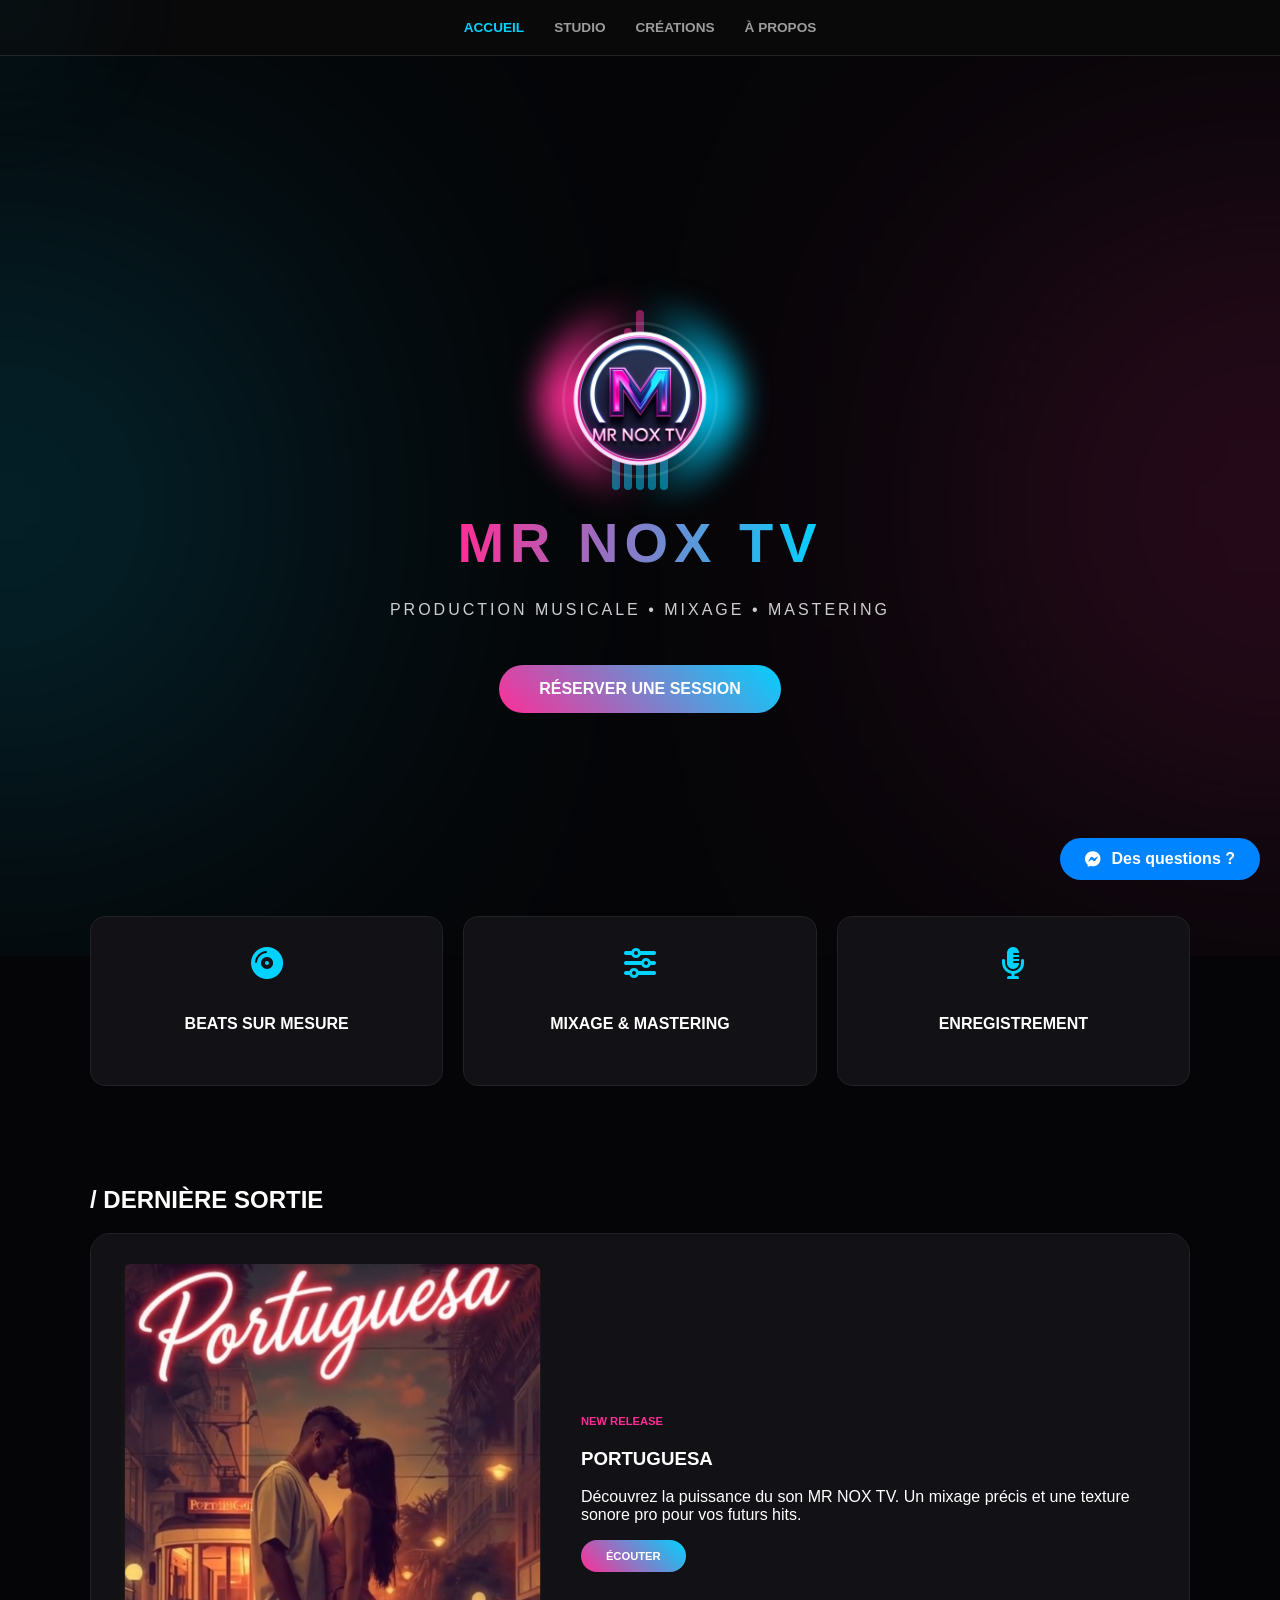
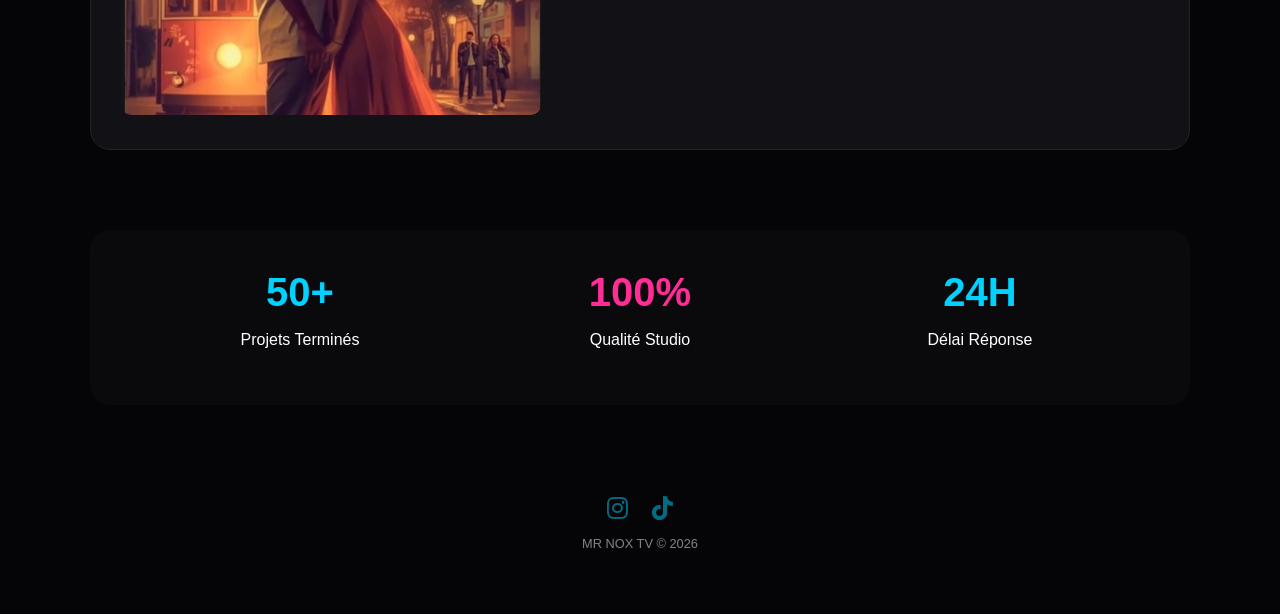
==== index.html @ 3b28a65b "Add files via upload Mise en ligne du site" ====
<!DOCTYPE html>
<html lang="fr">
<head>
    <meta charset="UTF-8">
    <meta name="viewport" content="width=device-width, initial-scale=1.0">
    <title>MR NOX TV | Studio de Production</title>
    <link rel="stylesheet" href="style.css">
    <link rel="stylesheet" href="https://cdnjs.cloudflare.com/ajax/libs/font-awesome/6.0.0/css/all.min.css">
</head>
<body>
    <div id="cursor-glow"></div>
    
    <nav>
        <a href="index.html" class="active">ACCUEIL</a>
        <a href="studio.html">STUDIO</a>
        <a href="creations.html">CRÉATIONS</a>
        <a href="apropos.html">À PROPOS</a>
    </nav>

    <header class="hero">
        <div class="logo-wrapper">
            <div class="logo-glow"></div>
            <div class="equalizer">
                <span class="bar"></span>
                <span class="bar"></span>
                <span class="bar"></span>
                <span class="bar"></span>
                <span class="bar"></span>
            </div>
            <img src="logo.png" alt="Logo" class="logo-main">
        </div>

        <h1>MR NOX TV</h1>
        <p class="hero-subtitle">PRODUCTION MUSICALE • MIXAGE • MASTERING</p>
        
        <div style="margin-top: 30px;">
            <a href="studio.html" class="btn-main">Réserver une session</a>
        </div>
    </header>

    <div class="container">
        <div class="services-grid">
            <div class="order-box">
                <i class="fas fa-compact-disc"></i>
                <h4>BEATS SUR MESURE</h4>
            </div>
            <div class="order-box">
                <i class="fas fa-sliders-h"></i>
                <h4>MIXAGE & MASTERING</h4>
            </div>
            <div class="order-box">
                <i class="fas fa-microphone-alt"></i>
                <h4>ENREGISTREMENT</h4>
            </div>
        </div>

        <div style="margin-top: 100px;">
            <h2 class="section-title"><span>/</span> DERNIÈRE SORTIE</h2>
            <div class="about-section">
                <div class="about-image">
                    <img src="portu.png" alt="Dernière sortie" style="width: 100%; border-radius: 10px;">
                </div>
                <div class="about-text">
                    <span class="badge">New Release</span>
                    <h3>PORTUGUESA</h3>
                    <p>Découvrez la puissance du son MR NOX TV. Un mixage précis et une texture sonore pro pour vos futurs hits.</p>
                    <a href="creations.html" class="btn-main" style="padding: 10px 25px; font-size: 0.7rem;">ÉCOUTER</a>
                </div>
            </div>
        </div>

        <div class="stats-container">
            <div class="stat-item">
                <div class="stat-number">50+</div>
                <p>Projets Terminés</p>
            </div>
            <div class="stat-item">
                <div class="stat-number">100%</div>
                <p>Qualité Studio</p>
            </div>
            <div class="stat-item">
                <div class="stat-number">24H</div>
                <p>Délai Réponse</p>
            </div>
        </div>
    </div>

    <footer>
        <div class="social-links">
            <a href="https://instagram.com/mrnox_tv" target="_blank"><i class="fab fa-instagram"></i></a>
            <a href="https://tiktok.com/@mrnox_tv" target="_blank"><i class="fab fa-tiktok"></i></a>
        </div>
        <p>MR NOX TV &copy; 2026</p>
    </footer>

    <a href="https://m.me/mrnox_tv" class="messenger-sticky" target="_blank">
        <i class="fab fa-facebook-messenger"></i>
        <span>Des questions ?</span>
    </a>

    <script src="script.js"></script>
</body>
</html>
---- style.css ----
/* --- VARIABLES --- */
:root {
    --pink: #ff2d95;
    --blue: #00d2ff;
    --bg: #050507;
    --card: #111116;
    --text: #ffffff;
}

/* --- BASE --- */
body {
    margin: 0;
    background-color: var(--bg);
    color: var(--text);
    font-family: 'Inter', sans-serif;
    overflow-x: hidden;
}

/* --- NAVIGATION --- */
nav {
    background: rgba(10, 10, 12, 0.9);
    padding: 20px;
    position: sticky;
    top: 0;
    display: flex;
    justify-content: center;
    gap: 30px;
    z-index: 1000;
    backdrop-filter: blur(15px);
    border-bottom: 1px solid #222;
}

nav a { color: white; text-decoration: none; font-size: 0.85rem; font-weight: bold; opacity: 0.6; transition: 0.3s; }
nav a:hover, nav a.active { opacity: 1; color: var(--blue); }

/* --- HERO SECTION & LUMIÈRES LATÉRALES --- */
.hero {
    height: 100vh;
    display: flex;
    flex-direction: column;
    justify-content: center;
    align-items: center;
    position: relative;
    overflow: hidden;
    text-align: center;
}

/* Lumière d'ambiance Bleue (Gauche) */
.hero::before {
    content: ''; position: absolute; width: 600px; height: 600px;
    background: var(--blue); filter: blur(150px);
    top: 50%; left: -300px; transform: translateY(-50%);
    opacity: 0.15; z-index: 0;
}

/* Lumière d'ambiance Rose (Droite) */
.hero::after {
    content: ''; position: absolute; width: 600px; height: 600px;
    background: var(--pink); filter: blur(150px);
    top: 50%; right: -300px; transform: translateY(-50%);
    opacity: 0.15; z-index: 0;
}

/* --- LOGO WRAPPER (HALO TOURNANT) --- */
.logo-wrapper {
    position: relative;
    width: 200px; height: 200px;
    display: flex; justify-content: center; align-items: center;
    z-index: 2;
}

.logo-glow {
    position: absolute; width: 100%; height: 100%;
    border-radius: 50%;
    background: conic-gradient(from 0deg, transparent 0%, var(--blue) 25%, transparent 50%, var(--pink) 75%, transparent 100%);
    animation: rotateGlow 4s linear infinite;
    filter: blur(15px);
}

@keyframes rotateGlow { from { transform: rotate(0deg); } to { transform: rotate(360deg); } }

.logo-main {
    width: 150px; height: 150px; border-radius: 50%;
    position: relative; z-index: 3; border: 3px solid rgba(255,255,255,0.1);
}

/* --- EQUALIZER --- */
.equalizer {
    position: absolute; display: flex; align-items: flex-end; gap: 4px; height: 180px; z-index: 1; opacity: 0.5;
}
.bar { width: 8px; background: linear-gradient(to top, var(--blue), var(--pink)); border-radius: 10px; animation: bounce 0.6s ease-in-out infinite alternate; }
.bar:nth-child(1) { height: 60%; animation-delay: 0.1s; }
.bar:nth-child(2) { height: 90%; animation-delay: 0.3s; }
.bar:nth-child(3) { height: 100%; animation-delay: 0.2s; }
.bar:nth-child(4) { height: 75%; animation-delay: 0.4s; }
.bar:nth-child(5) { height: 85%; animation-delay: 0.2s; }
@keyframes bounce { 0% { transform: scaleY(0.4); } 100% { transform: scaleY(1); } }

/* --- TYPO & BOUTONS --- */
h1 { font-size: 3.5rem; letter-spacing: 6px; background: linear-gradient(to right, var(--pink), var(--blue)); -webkit-background-clip: text; -webkit-text-fill-color: transparent; text-transform: uppercase; margin: 10px 0; position: relative; z-index: 2; }
.hero-subtitle { letter-spacing: 3px; font-weight: 300; opacity: 0.8; position: relative; z-index: 2; }

.btn-main {
    padding: 15px 40px; background: linear-gradient(45deg, var(--pink), var(--blue));
    color: white; text-decoration: none; font-weight: bold; border-radius: 50px;
    transition: 0.3s; text-transform: uppercase; display: inline-block;
}
.btn-main:hover { transform: scale(1.05); box-shadow: 0 0 20px rgba(0, 210, 255, 0.4); }

/* --- GRILLES & SECTIONS --- */
.container { max-width: 1100px; margin: auto; padding: 40px 20px; }

.services-grid { display: grid; grid-template-columns: repeat(auto-fit, minmax(250px, 1fr)); gap: 20px; margin-top: -80px; position: relative; z-index: 10; }
.order-box { background: var(--card); padding: 30px; border-radius: 15px; border: 1px solid #222; text-align: center; transition: 0.3s; }
.order-box i { font-size: 2rem; color: var(--blue); margin-bottom: 15px; transition: 0.3s; }
.order-box:hover { border-color: var(--blue); }
.order-box:hover i { transform: scale(1.2); filter: drop-shadow(0 0 10px var(--blue)); }

.about-section { display: flex; align-items: center; gap: 40px; background: var(--card); padding: 30px; border-radius: 20px; border: 1px solid #222; }
.badge { color: var(--pink); font-size: 0.7rem; font-weight: bold; text-transform: uppercase; }

.stats-container { display: grid; grid-template-columns: repeat(3, 1fr); text-align: center; margin-top: 80px; background: rgba(255,255,255,0.02); padding: 40px; border-radius: 20px; }
.stat-number { font-size: 2.5rem; font-weight: bold; color: var(--blue); }

/* --- FÉE CLOCHETTE & CURSEUR --- */
#cursor-glow { position: fixed; width: 300px; height: 300px; background: radial-gradient(circle, rgba(0, 210, 255, 0.05) 0%, transparent 70%); pointer-events: none; z-index: 9999; transform: translate(-50%, -50%); filter: blur(40px); }
.sparkle { position: fixed; pointer-events: none; border-radius: 50%; z-index: 10000; }

.messenger-sticky { position: fixed; bottom: 20px; right: 20px; background: #0084FF; color: white; padding: 12px 25px; border-radius: 50px; text-decoration: none; font-weight: bold; display: flex; align-items: center; gap: 10px; z-index: 10001; }

footer { text-align: center; padding: 50px; opacity: 0.5; font-size: 0.8rem; }
.social-links a { color: var(--blue); font-size: 1.5rem; margin: 0 10px; }

@media (max-width: 768px) {
    .about-section { flex-direction: column; text-align: center; }
    .stats-container { grid-template-columns: 1fr; gap: 30px; }
    h1 { font-size: 2.2rem; }
}

/* --- PAGE À PROPOS --- */
.about-grid {
    display: flex;
    align-items: center;
    gap: 60px;
    margin-top: 40px;
}

.about-image-container {
    position: relative;
    flex: 1;
}

.profile-img {
    width: 100%;
    border-radius: 20px;
    border: 1px solid rgba(255, 255, 255, 0.1);
    position: relative;
    z-index: 2;
    filter: contrast(1.1);
}

.image-glow-bg {
    position: absolute;
    top: 50%; left: 50%;
    transform: translate(-50%, -50%);
    width: 120%; height: 120%;
    background: radial-gradient(circle, rgba(255, 45, 149, 0.2) 0%, transparent 70%);
    z-index: 1;
    filter: blur(40px);
}

.about-text-content {
    flex: 1.5;
}

.about-text-content h3 {
    font-size: 2rem;
    color: var(--blue);
    margin-bottom: 20px;
}

.about-text-content p {
    line-height: 1.8;
    color: #ccc;
    margin-bottom: 15px;
    font-size: 1.05rem;
}

.signature {
    font-family: 'Brush Script MT', cursive;
    font-size: 2.5rem;
    color: var(--pink);
    margin-top: 30px;
    transform: rotate(-5deg);
}

.services-mini-grid {
    display: grid;
    grid-template-columns: 1fr 1fr;
    gap: 30px;
}

/* Responsivité */
@media (max-width: 768px) {
    .about-grid { flex-direction: column; text-align: center; }
    .services-mini-grid { grid-template-columns: 1fr; }
}

C'est noté. Pour que le design de ton Studio soit vraiment impressionnant tout en restant cohérent avec ce fichier CSS, on va utiliser des champs avec icônes, un système de grille propre et des bordures qui s'allument au clic.

Voici le bloc de code à ajouter à la fin de ton fichier CSS pour transformer la section Studio :

CSS
/* ==========================================================
   DESIGN STUDIO PREMIUM (FORMULAIRE)
   ========================================================== */

/* Conteneur principal du formulaire */
.order-box-premium {
    background: var(--card);
    padding: 40px;
    border-radius: 10px;
    border: 1px solid rgba(255, 255, 255, 0.05);
    box-shadow: 0 20px 50px rgba(0,0,0,0.5);
    position: relative;
    max-width: 800px;
    margin: 0 auto;
}

/* Barre de lueur bleue décorative en haut */
.order-box-premium::before {
    content: ''; 
    position: absolute; top: 0; left: 0; width: 100%; height: 2px;
    background: linear-gradient(90deg, transparent, var(--blue), transparent);
}

/* Grille pour aligner 2 par 2 */
.form-main-grid {
    display: grid;
    grid-template-columns: 1fr 1fr;
    gap: 20px;
}

/* Style des groupes d'entrée avec icônes */
.input-wrapper {
    display: flex;
    align-items: center;
    background: rgba(0,0,0,0.3);
    border: 1px solid #222;
    border-radius: 5px;
    transition: 0.3s;
}

.input-wrapper i { 
    padding: 0 15px; 
    color: var(--blue); 
    font-size: 0.9rem; 
    opacity: 0.7;
}

.input-wrapper input, 
.input-wrapper select, 
.input-wrapper textarea {
    background: transparent;
    border: none;
    color: white;
    padding: 15px 5px;
    width: 100%;
    font-family: inherit;
    outline: none;
}

/* Le champ Message et le Bouton prennent toute la largeur */
.full-width { grid-column: span 2; }

/* Effet d'illumination au clic (Focus) */
.input-wrapper:focus-within {
    border-color: var(--blue);
    box-shadow: 0 0 15px rgba(0, 210, 255, 0.15);
    background: rgba(0, 210, 255, 0.02);
}

/* Bouton Spécial Studio Neon */
.btn-studio-neon {
    width: 100%;
    margin-top: 30px;
    padding: 20px;
    background: transparent;
    border: 1px solid var(--pink);
    color: white;
    font-weight: bold;
    letter-spacing: 3px;
    cursor: pointer;
    transition: 0.4s;
    display: flex;
    justify-content: center;
    align-items: center;
    gap: 15px;
    text-transform: uppercase;
}

.btn-studio-neon:hover {
    background: var(--pink);
    color: white;
    box-shadow: 0 0 30px rgba(255, 45, 149, 0.5);
    transform: translateY(-2px);
}

/* Barre de confidentialité discrète */
.privacy-bar {
    margin-top: 30px;
    display: flex;
    align-items: center;
    gap: 10px;
    justify-content: center;
    font-size: 0.7rem;
    color: #444;
    border-top: 1px solid #1a1a1a;
    padding-top: 20px;
}

/* Mobile : on repasse sur une seule colonne */
@media (max-width: 768px) {
    .form-main-grid { grid-template-columns: 1fr; }
    .full-width { grid-column: span 1; }
    .order-box-premium { padding: 25px; }
}

/* Ajustement pour les groupes de deux champs */
.form-group {
    display: flex;
    flex-direction: column;
    gap: 20px;
}

/* On s'assure que les icônes et inputs sont bien alignés horizontalement */
.input-wrapper {
    display: flex;
    align-items: center;
    background: rgba(0,0,0,0.3);
    border: 1px solid #222;
    border-radius: 4px;
}

/* Espacement du bouton Messenger pour ne pas cacher le footer sur mobile */
@media (max-width: 768px) {
    .messenger-sticky {
        bottom: 10px;
        right: 10px;
        font-size: 0.7rem;
        padding: 10px 15px;
    }
}

/* Tous les chiffres en bleu par défaut */
.stats-container div .stat-number {
    color: var(--blue);
}

/* Uniquement le 2ème (celui du milieu) en rose */
.stats-container div:nth-child(2) .stat-number {
    color: var(--pink);
}

/* Change uniquement l'icône calendrier en noir */
.input-wrapper i.fa-calendar-day {
    color: #000000 !important;
    filter: none !important; /* Enlève la lueur bleue pour qu'il soit bien net */
    opacity: 1 !important;
}

/* Optionnel : changer aussi la couleur du texte de la date quand on choisit */
input[type="date"] {
    color-scheme: dark; /* Garde le sélecteur de date lisible sur fond noir */
}

/* --- FIX CONTRASTE SELECTION (ANTI BLANC SUR BLANC) --- */

/* Force le calendrier et le menu déroulant en mode sombre */
input[type="date"], 
select {
    color-scheme: dark; /* Indique au navigateur d'utiliser son thème sombre natif */
    background-color: #000000 !important; /* Gris très foncé pour le fond */
    color: white !important; /* Texte bien blanc */
}

/* Style spécifique pour les options du menu déroulant (Service) */
select option {
    background-color: #111116; /* Couleur de tes cartes */
    color: white;
}

/* Change la couleur du texte quand on tape ou sélectionne */
.input-wrapper input:focus, 
.input-wrapper select:focus, 
.input-wrapper textarea:focus {
    color: var(--blue) !important; /* Le texte devient bleu quand on écrit */
}

/* Style du bouton "Laisser un retour" */
.btn-avis {
    padding: 10px 20px;
    border: 1px solid var(--blue);
    color: var(--blue);
    text-decoration: none;
    font-size: 0.75rem;
    font-weight: bold;
    letter-spacing: 2px;
    transition: 0.3s;
    text-transform: uppercase;
}

.btn-avis:hover {
    background: var(--blue);
    color: #000;
    box-shadow: 0 0 15px rgba(0, 210, 255, 0.4);
}

.senja-container {
    background: rgba(255, 255, 255, 0.02);
    padding: 20px;
    border-radius: 10px;
}

/* Responsive mobile pour le header des avis */
@media (max-width: 768px) {
    #avis div[style*="flex-end"] {
        flex-direction: column;
        align-items: center !important;
        gap: 20px;
        text-align: center;
    }
}

/* Style du bouton de redirection Avis */
.btn-redirection-avis {
    padding: 10px 20px;
    border: 1px solid var(--blue);
    color: var(--blue);
    text-decoration: none;
    font-size: 0.75rem;
    font-weight: bold;
    letter-spacing: 2px;
    transition: 0.3s ease;
    text-transform: uppercase;
    display: inline-flex;
    align-items: center;
    gap: 10px;
}

.btn-redirection-avis:hover {
    background: var(--blue);
    color: #000; /* Texte noir quand on survole pour plus de lisibilité */
    box-shadow: 0 0 20px rgba(0, 210, 255, 0.5);
    transform: translateY(-2px);
}

/* Ajustement pour mobile */
@media (max-width: 768px) {
    #avis div[style*="display: flex"] {
        justify-content: center !important;
        text-align: center;
    }
}

/* --- FINITION STUDIO MR NOX --- */

/* 1. Couleurs de saisie (BLEU) */
.input-wrapper i {
    color: var(--blue) !important;
    filter: drop-shadow(0 0 5px rgba(0, 210, 255, 0.4));
}

.input-wrapper:focus-within {
    border-color: var(--blue) !important;
    background: rgba(0, 210, 255, 0.02) !important;
}

/* 2. Icône Calendrier Spécifique (NOIR) */
.input-wrapper i.fa-calendar-day {
    color: #000000 !important;
    filter: none !important;
}

/* 3. Bouton d'action (ROSE) */
.btn-studio-neon {
    border: 2px solid var(--pink) !important;
    color: white !important;
    background: transparent !important;
}

.btn-studio-neon:hover {
    background: var(--pink) !important;
    box-shadow: 0 0 30px rgba(255, 45, 149, 0.6) !important;
}

/* 4. Fix contraste Selection (Anti blanc sur blanc) */
input[type="date"], select, select option {
    color-scheme: dark;
    background-color: #000000 !important;
    color: white !important;
}

/* 5. Texte de sécurité */
.privacy-bar {
    opacity: 0.6;
    font-size: 0.65rem;
    letter-spacing: 1px;
    text-transform: uppercase;
    color: #888;
}
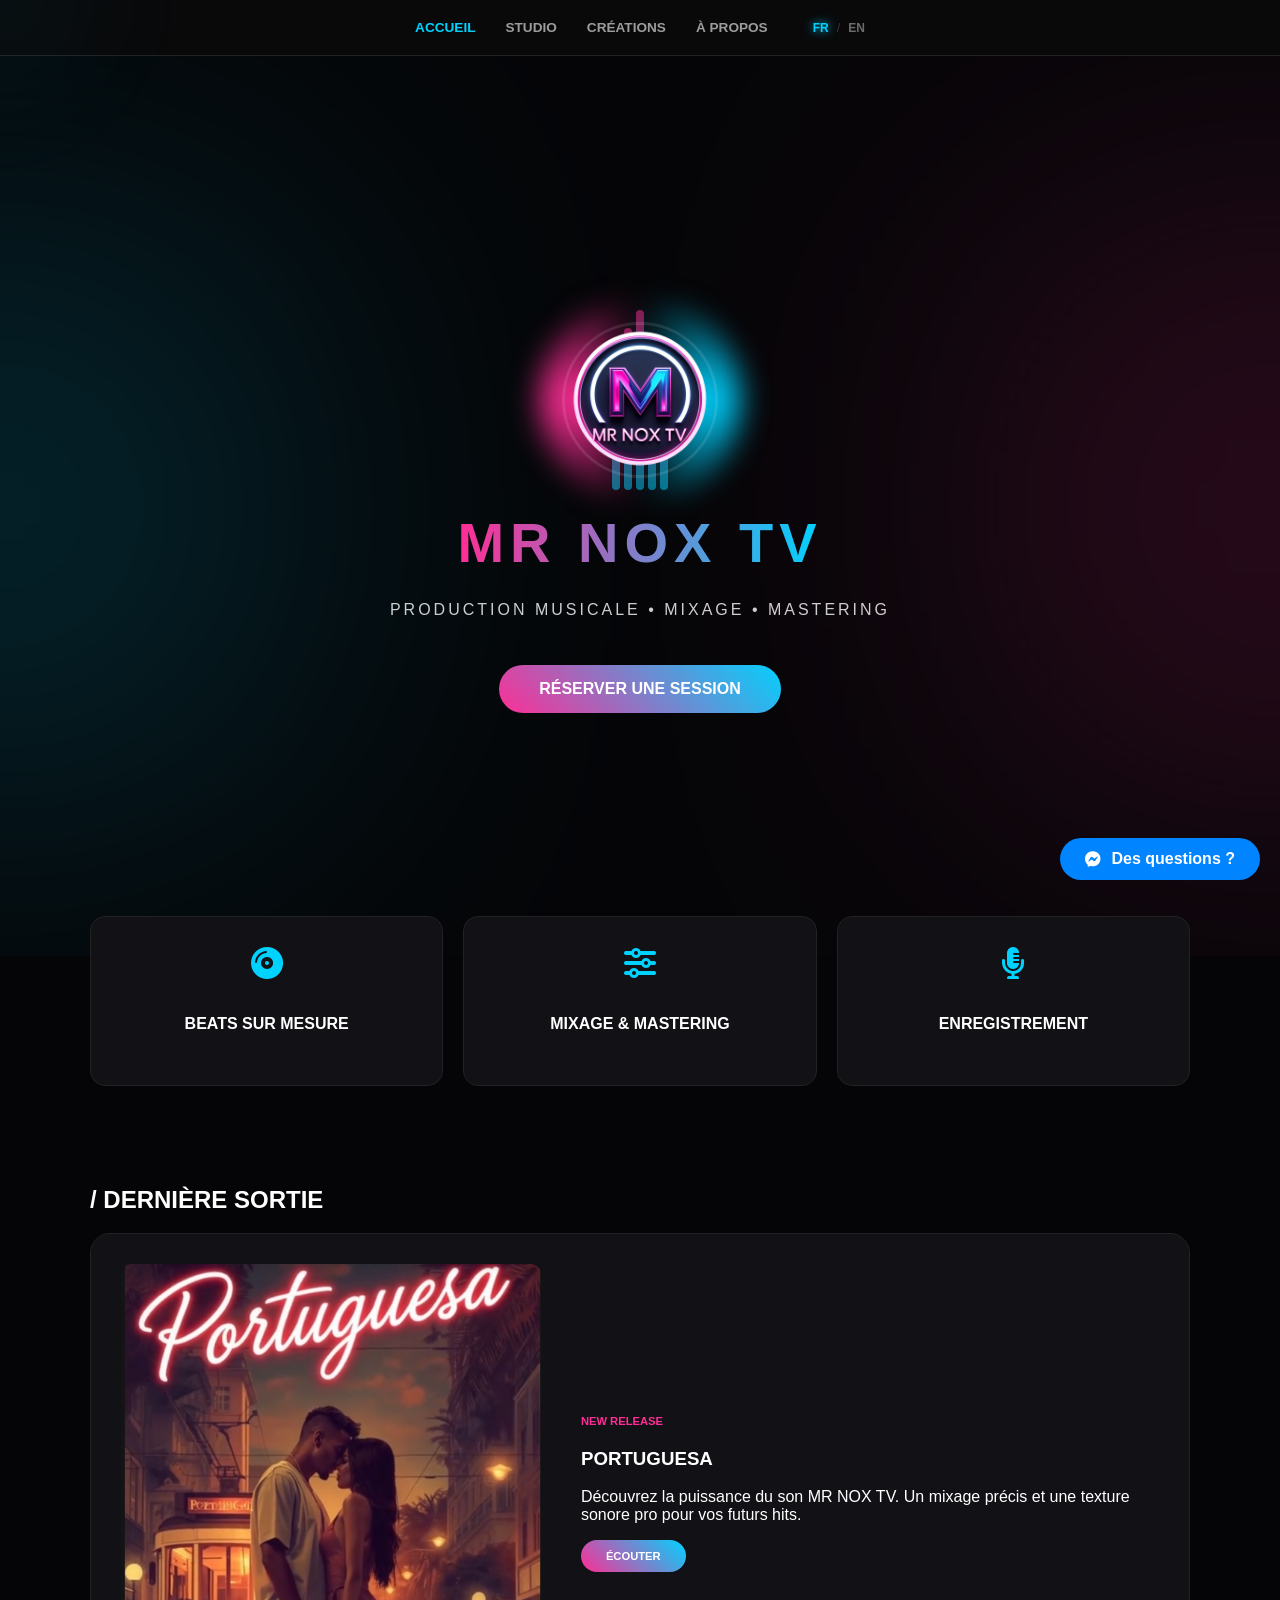
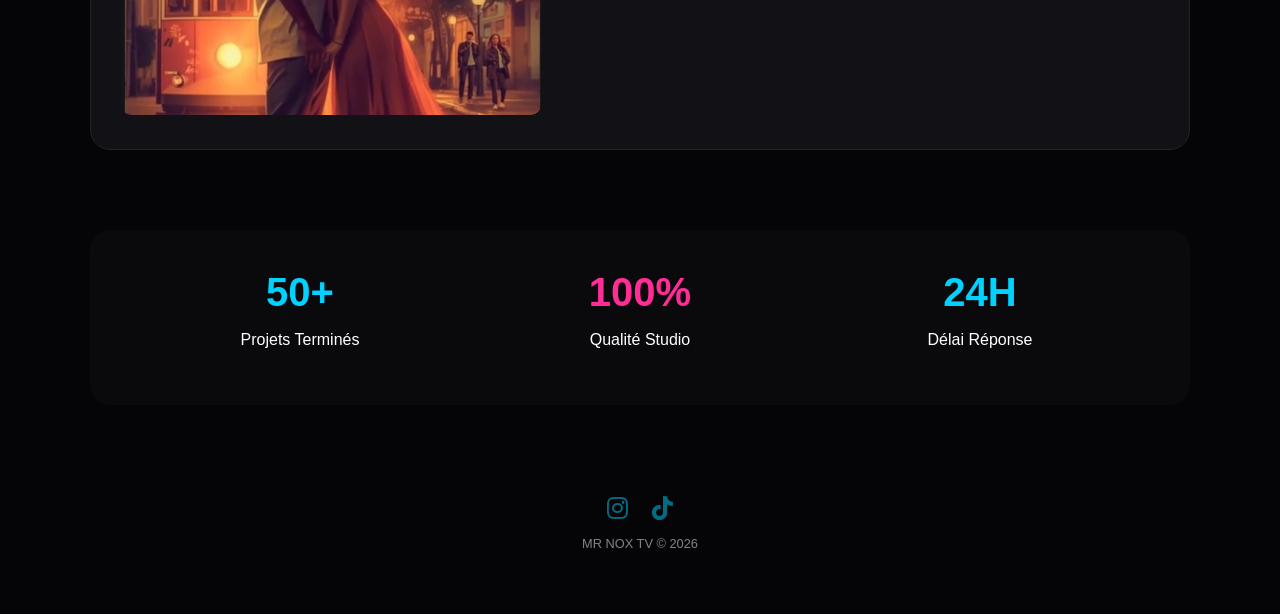
==== commit 3acb82e9: "Add files via upload" ====
--- a/index.html
+++ b/index.html
@@ -11,10 +11,16 @@
     <div id="cursor-glow"></div>
     
     <nav>
-        <a href="index.html" class="active">ACCUEIL</a>
-        <a href="studio.html">STUDIO</a>
-        <a href="creations.html">CRÉATIONS</a>
-        <a href="apropos.html">À PROPOS</a>
+        <a href="index.html" class="active" data-en="HOME">ACCUEIL</a>
+        <a href="studio.html" data-en="STUDIO">STUDIO</a>
+        <a href="creations.html" data-en="CREATIONS">CRÉATIONS</a>
+        <a href="apropos.html" data-en="ABOUT">À PROPOS</a>
+
+        <div class="lang-switch">
+            <button onclick="changeLang('fr')" id="btn-fr" class="active">FR</button>
+            <span>/</span>
+            <button onclick="changeLang('en')" id="btn-en">EN</button>
+        </div>
     </nav>
 
     <header class="hero">
@@ -30,11 +36,11 @@
             <img src="logo.png" alt="Logo" class="logo-main">
         </div>
 
-        <h1>MR NOX TV</h1>
-        <p class="hero-subtitle">PRODUCTION MUSICALE • MIXAGE • MASTERING</p>
+        <h1 data-en="MR NOX TV">MR NOX TV</h1>
+        <p class="hero-subtitle" data-en="MUSIC PRODUCTION • MIXING • MASTERING">PRODUCTION MUSICALE • MIXAGE • MASTERING</p>
         
         <div style="margin-top: 30px;">
-            <a href="studio.html" class="btn-main">Réserver une session</a>
+            <a href="studio.html" class="btn-main" data-en="Book a session">Réserver une session</a>
         </div>
     </header>
 
@@ -42,29 +48,29 @@
         <div class="services-grid">
             <div class="order-box">
                 <i class="fas fa-compact-disc"></i>
-                <h4>BEATS SUR MESURE</h4>
+                <h4 data-en="CUSTOM BEATS">BEATS SUR MESURE</h4>
             </div>
             <div class="order-box">
                 <i class="fas fa-sliders-h"></i>
-                <h4>MIXAGE & MASTERING</h4>
+                <h4 data-en="MIXING & MASTERING">MIXAGE & MASTERING</h4>
             </div>
             <div class="order-box">
                 <i class="fas fa-microphone-alt"></i>
-                <h4>ENREGISTREMENT</h4>
+                <h4 data-en="RECORDING">ENREGISTREMENT</h4>
             </div>
         </div>
 
         <div style="margin-top: 100px;">
-            <h2 class="section-title"><span>/</span> DERNIÈRE SORTIE</h2>
+            <h2 class="section-title" data-en="<span>/</span> LATEST RELEASE"><span>/</span> DERNIÈRE SORTIE</h2>
             <div class="about-section">
                 <div class="about-image">
                     <img src="portu.png" alt="Dernière sortie" style="width: 100%; border-radius: 10px;">
                 </div>
                 <div class="about-text">
-                    <span class="badge">New Release</span>
+                    <span class="badge" data-en="New Release">New Release</span>
                     <h3>PORTUGUESA</h3>
-                    <p>Découvrez la puissance du son MR NOX TV. Un mixage précis et une texture sonore pro pour vos futurs hits.</p>
-                    <a href="creations.html" class="btn-main" style="padding: 10px 25px; font-size: 0.7rem;">ÉCOUTER</a>
+                    <p data-en="Discover the power of MR NOX TV sound. Precise mixing and pro texture for your future hits.">Découvrez la puissance du son MR NOX TV. Un mixage précis et une texture sonore pro pour vos futurs hits.</p>
+                    <a href="creations.html" class="btn-main" style="padding: 10px 25px; font-size: 0.7rem;" data-en="LISTEN">ÉCOUTER</a>
                 </div>
             </div>
         </div>
@@ -72,15 +78,15 @@
         <div class="stats-container">
             <div class="stat-item">
                 <div class="stat-number">50+</div>
-                <p>Projets Terminés</p>
+                <p data-en="Finished Projects">Projets Terminés</p>
             </div>
             <div class="stat-item">
                 <div class="stat-number">100%</div>
-                <p>Qualité Studio</p>
+                <p data-en="Studio Quality">Qualité Studio</p>
             </div>
             <div class="stat-item">
                 <div class="stat-number">24H</div>
-                <p>Délai Réponse</p>
+                <p data-en="Response Time">Délai Réponse</p>
             </div>
         </div>
     </div>
@@ -93,9 +99,9 @@
         <p>MR NOX TV &copy; 2026</p>
     </footer>
 
-    <a href="https://m.me/mrnox_tv" class="messenger-sticky" target="_blank">
+    <a href="https://m.me/61564227401513" class="messenger-sticky" target="_blank">
         <i class="fab fa-facebook-messenger"></i>
-        <span>Des questions ?</span>
+        <span data-en="Any questions?">Des questions ?</span>
     </a>
 
     <script src="script.js"></script>
--- a/style.css
+++ b/style.css
@@ -24,14 +24,34 @@
     top: 0;
     display: flex;
     justify-content: center;
+    align-items: center;
     gap: 30px;
     z-index: 1000;
     backdrop-filter: blur(15px);
     border-bottom: 1px solid #222;
 }
 
-nav a { color: white; text-decoration: none; font-size: 0.85rem; font-weight: bold; opacity: 0.6; transition: 0.3s; }
-nav a:hover, nav a.active { opacity: 1; color: var(--blue); }
+/* État normal : Blanc cassé (opacité 0.6) */
+nav a { 
+    color: white; 
+    text-decoration: none; 
+    font-size: 0.85rem; 
+    font-weight: bold; 
+    opacity: 0.6; 
+    transition: 0.3s; 
+}
+
+/* État AU SURVOL : On passe en ROSE */
+nav a:hover { 
+    opacity: 1; 
+    color: var(--pink); 
+}
+
+/* État LIEN ACTIF : On reste en BLEU */
+nav a.active { 
+    opacity: 1; 
+    color: var(--blue); 
+}
 
 /* --- HERO SECTION & LUMIÈRES LATÉRALES --- */
 .hero {
@@ -82,6 +102,7 @@
 .logo-main {
     width: 150px; height: 150px; border-radius: 50%;
     position: relative; z-index: 3; border: 3px solid rgba(255,255,255,0.1);
+    object-fit: cover;
 }
 
 /* --- EQUALIZER --- */
@@ -152,6 +173,8 @@
 
 .profile-img {
     width: 100%;
+    height: auto;
+    object-fit: cover;
     border-radius: 20px;
     border: 1px solid rgba(255, 255, 255, 0.1);
     position: relative;
@@ -206,42 +229,33 @@
     .services-mini-grid { grid-template-columns: 1fr; }
 }
 
-C'est noté. Pour que le design de ton Studio soit vraiment impressionnant tout en restant cohérent avec ce fichier CSS, on va utiliser des champs avec icônes, un système de grille propre et des bordures qui s'allument au clic.
-
-Voici le bloc de code à ajouter à la fin de ton fichier CSS pour transformer la section Studio :
-
-CSS
 /* ==========================================================
    DESIGN STUDIO PREMIUM (FORMULAIRE)
    ========================================================== */
 
-/* Conteneur principal du formulaire */
 .order-box-premium {
     background: var(--card);
     padding: 40px;
     border-radius: 10px;
     border: 1px solid rgba(255, 255, 255, 0.05);
-    box-shadow: 0 20px 50px rgba(0,0,0,0.5);
+    box-shadow: 0 20px 50px rgba(0, 0, 0, 0.5);
     position: relative;
     max-width: 800px;
     margin: 0 auto;
 }
 
-/* Barre de lueur bleue décorative en haut */
 .order-box-premium::before {
     content: ''; 
     position: absolute; top: 0; left: 0; width: 100%; height: 2px;
     background: linear-gradient(90deg, transparent, var(--blue), transparent);
 }
 
-/* Grille pour aligner 2 par 2 */
 .form-main-grid {
     display: grid;
     grid-template-columns: 1fr 1fr;
     gap: 20px;
 }
 
-/* Style des groupes d'entrée avec icônes */
 .input-wrapper {
     display: flex;
     align-items: center;
@@ -270,17 +284,14 @@
     outline: none;
 }
 
-/* Le champ Message et le Bouton prennent toute la largeur */
 .full-width { grid-column: span 2; }
 
-/* Effet d'illumination au clic (Focus) */
 .input-wrapper:focus-within {
     border-color: var(--blue);
     box-shadow: 0 0 15px rgba(0, 210, 255, 0.15);
     background: rgba(0, 210, 255, 0.02);
 }
 
-/* Bouton Spécial Studio Neon */
 .btn-studio-neon {
     width: 100%;
     margin-top: 30px;
@@ -306,7 +317,6 @@
     transform: translateY(-2px);
 }
 
-/* Barre de confidentialité discrète */
 .privacy-bar {
     margin-top: 30px;
     display: flex;
@@ -319,30 +329,18 @@
     padding-top: 20px;
 }
 
-/* Mobile : on repasse sur une seule colonne */
 @media (max-width: 768px) {
     .form-main-grid { grid-template-columns: 1fr; }
     .full-width { grid-column: span 1; }
     .order-box-premium { padding: 25px; }
 }
 
-/* Ajustement pour les groupes de deux champs */
 .form-group {
     display: flex;
     flex-direction: column;
     gap: 20px;
 }
 
-/* On s'assure que les icônes et inputs sont bien alignés horizontalement */
-.input-wrapper {
-    display: flex;
-    align-items: center;
-    background: rgba(0,0,0,0.3);
-    border: 1px solid #222;
-    border-radius: 4px;
-}
-
-/* Espacement du bouton Messenger pour ne pas cacher le footer sur mobile */
 @media (max-width: 768px) {
     .messenger-sticky {
         bottom: 10px;
@@ -352,52 +350,42 @@
     }
 }
 
-/* Tous les chiffres en bleu par défaut */
 .stats-container div .stat-number {
     color: var(--blue);
 }
 
-/* Uniquement le 2ème (celui du milieu) en rose */
 .stats-container div:nth-child(2) .stat-number {
     color: var(--pink);
 }
 
-/* Change uniquement l'icône calendrier en noir */
 .input-wrapper i.fa-calendar-day {
     color: #000000 !important;
-    filter: none !important; /* Enlève la lueur bleue pour qu'il soit bien net */
+    filter: none !important;
     opacity: 1 !important;
 }
 
-/* Optionnel : changer aussi la couleur du texte de la date quand on choisit */
 input[type="date"] {
-    color-scheme: dark; /* Garde le sélecteur de date lisible sur fond noir */
-}
-
-/* --- FIX CONTRASTE SELECTION (ANTI BLANC SUR BLANC) --- */
-
-/* Force le calendrier et le menu déroulant en mode sombre */
+    color-scheme: dark;
+}
+
 input[type="date"], 
 select {
-    color-scheme: dark; /* Indique au navigateur d'utiliser son thème sombre natif */
-    background-color: #000000 !important; /* Gris très foncé pour le fond */
-    color: white !important; /* Texte bien blanc */
-}
-
-/* Style spécifique pour les options du menu déroulant (Service) */
+    color-scheme: dark;
+    background-color: #000000 !important;
+    color: white !important;
+}
+
 select option {
-    background-color: #111116; /* Couleur de tes cartes */
+    background-color: #111116;
     color: white;
 }
 
-/* Change la couleur du texte quand on tape ou sélectionne */
 .input-wrapper input:focus, 
 .input-wrapper select:focus, 
 .input-wrapper textarea:focus {
-    color: var(--blue) !important; /* Le texte devient bleu quand on écrit */
-}
-
-/* Style du bouton "Laisser un retour" */
+    color: var(--blue) !important;
+}
+
 .btn-avis {
     padding: 10px 20px;
     border: 1px solid var(--blue);
@@ -422,7 +410,6 @@
     border-radius: 10px;
 }
 
-/* Responsive mobile pour le header des avis */
 @media (max-width: 768px) {
     #avis div[style*="flex-end"] {
         flex-direction: column;
@@ -432,7 +419,6 @@
     }
 }
 
-/* Style du bouton de redirection Avis */
 .btn-redirection-avis {
     padding: 10px 20px;
     border: 1px solid var(--blue);
@@ -450,12 +436,11 @@
 
 .btn-redirection-avis:hover {
     background: var(--blue);
-    color: #000; /* Texte noir quand on survole pour plus de lisibilité */
+    color: #000;
     box-shadow: 0 0 20px rgba(0, 210, 255, 0.5);
     transform: translateY(-2px);
 }
 
-/* Ajustement pour mobile */
 @media (max-width: 768px) {
     #avis div[style*="display: flex"] {
         justify-content: center !important;
@@ -465,7 +450,6 @@
 
 /* --- FINITION STUDIO MR NOX --- */
 
-/* 1. Couleurs de saisie (BLEU) */
 .input-wrapper i {
     color: var(--blue) !important;
     filter: drop-shadow(0 0 5px rgba(0, 210, 255, 0.4));
@@ -476,13 +460,11 @@
     background: rgba(0, 210, 255, 0.02) !important;
 }
 
-/* 2. Icône Calendrier Spécifique (NOIR) */
 .input-wrapper i.fa-calendar-day {
     color: #000000 !important;
     filter: none !important;
 }
 
-/* 3. Bouton d'action (ROSE) */
 .btn-studio-neon {
     border: 2px solid var(--pink) !important;
     color: white !important;
@@ -494,18 +476,103 @@
     box-shadow: 0 0 30px rgba(255, 45, 149, 0.6) !important;
 }
 
-/* 4. Fix contraste Selection (Anti blanc sur blanc) */
 input[type="date"], select, select option {
     color-scheme: dark;
     background-color: #000000 !important;
     color: white !important;
 }
 
-/* 5. Texte de sécurité */
 .privacy-bar {
     opacity: 0.6;
     font-size: 0.65rem;
     letter-spacing: 1px;
     text-transform: uppercase;
     color: #888;
+}
+
+@media (max-pointer: fine) {
+    #cursor-glow {
+        display: none !important;
+    }
+}
+
+@media (max-width: 1024px) {
+    #cursor-glow {
+        display: none !important;
+    }
+}
+
+.touch-ripple {
+    position: absolute;
+    width: 20px;
+    height: 20px;
+    background: rgba(0, 210, 255, 0.4);
+    border-radius: 50%;
+    transform: translate(-50%, -50%);
+    pointer-events: none;
+    z-index: 9999;
+    animation: ripple-animation 0.6s ease-out forwards;
+}
+
+@keyframes ripple-animation {
+    from {
+        width: 0;
+        height: 0;
+        opacity: 1;
+    }
+    to {
+        width: 80px;
+        height: 80px;
+        opacity: 0;
+    }
+}
+
+.privacy-link a:hover {
+    color: var(--blue) !important;
+    opacity: 1;
+}
+
+.lang-switch {
+    margin-left: 15px;
+    display: flex;
+    gap: 8px;
+    align-items: center;
+}
+
+.lang-switch button {
+    background: none;
+    border: none;
+    color: white;
+    font-size: 0.75rem;
+    font-weight: bold;
+    cursor: pointer;
+    opacity: 0.4;
+    transition: 0.3s;
+    padding: 0;
+}
+
+.lang-switch button:hover {
+    opacity: 1;
+    color: var(--pink);
+}
+
+.lang-switch button.active {
+    opacity: 1;
+    color: var(--blue) !important;
+    text-shadow: 0 0 10px var(--blue);
+}
+
+.lang-switch span {
+    color: #333;
+    font-size: 0.8rem;
+}
+
+@media (max-width: 768px) {
+    nav {
+        gap: 15px;
+        padding: 15px 10px;
+    }
+    .lang-switch {
+        margin-left: 5px;
+    }
 }
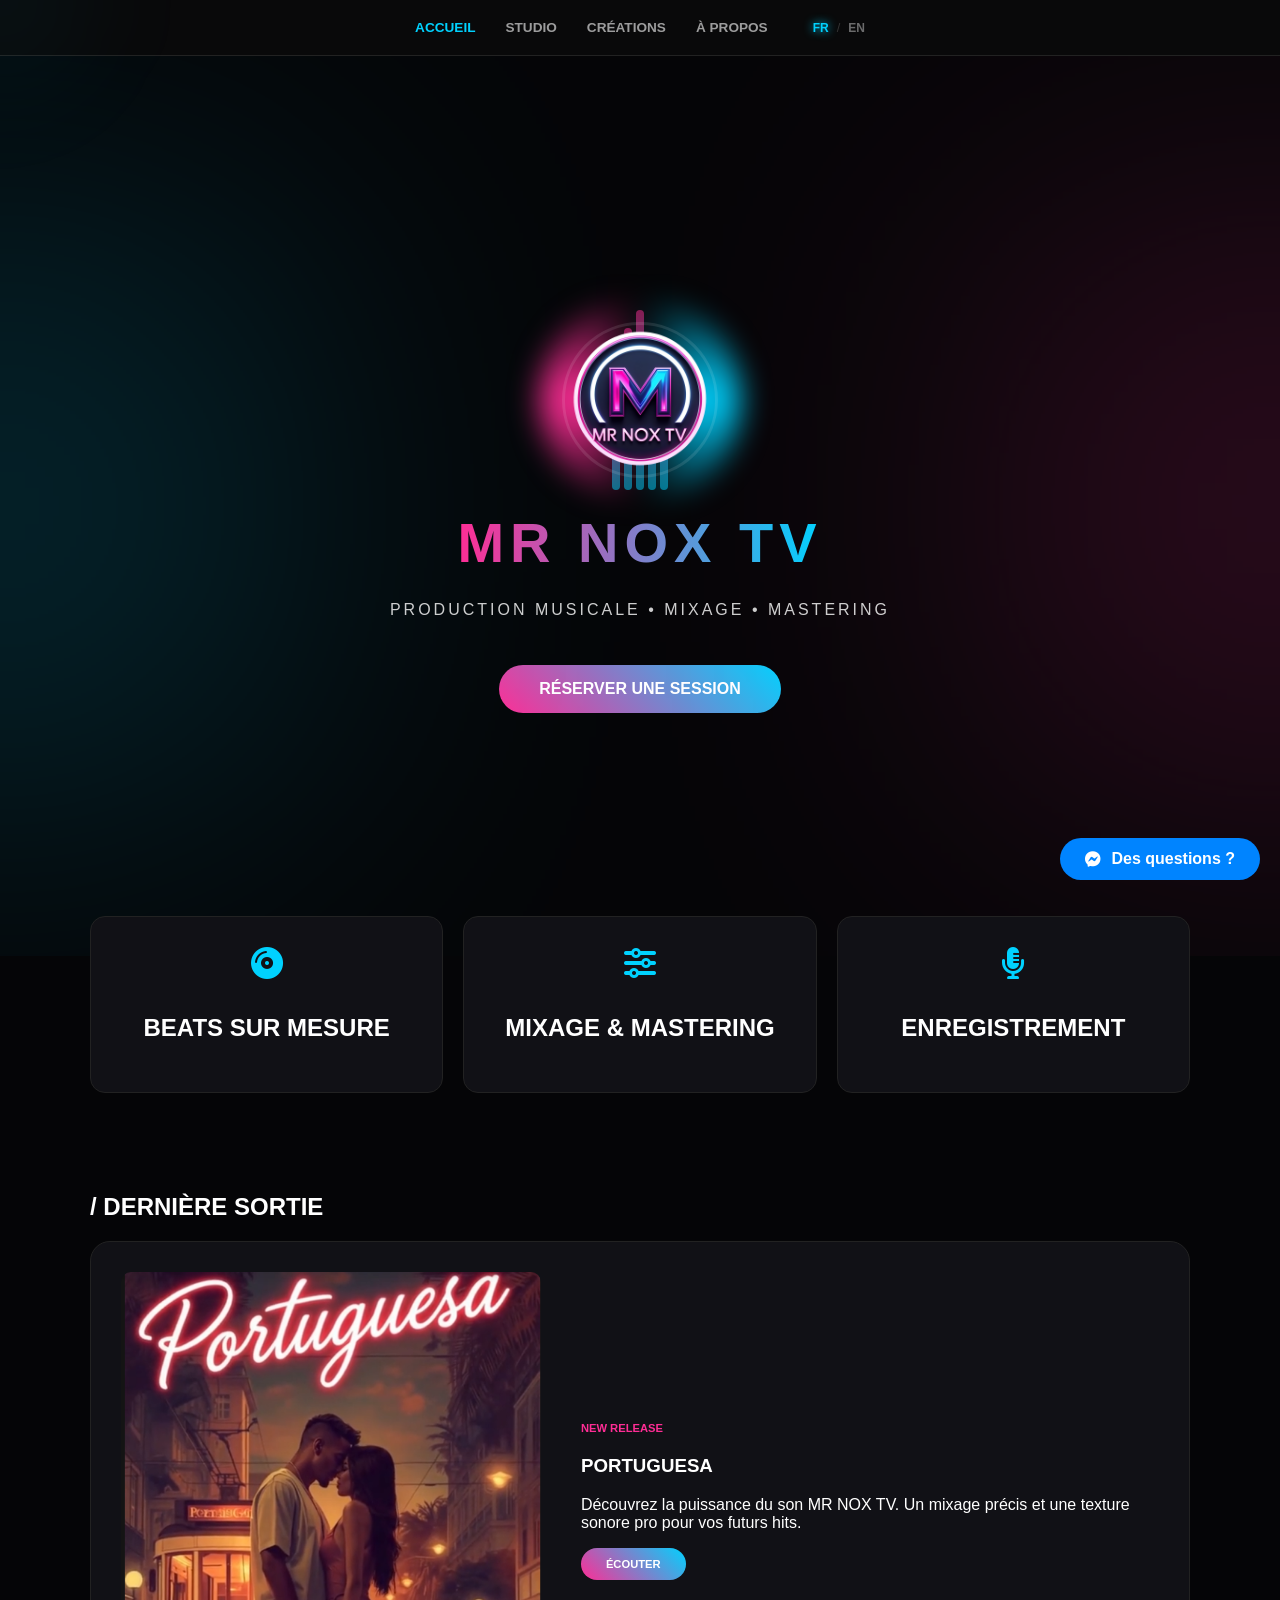
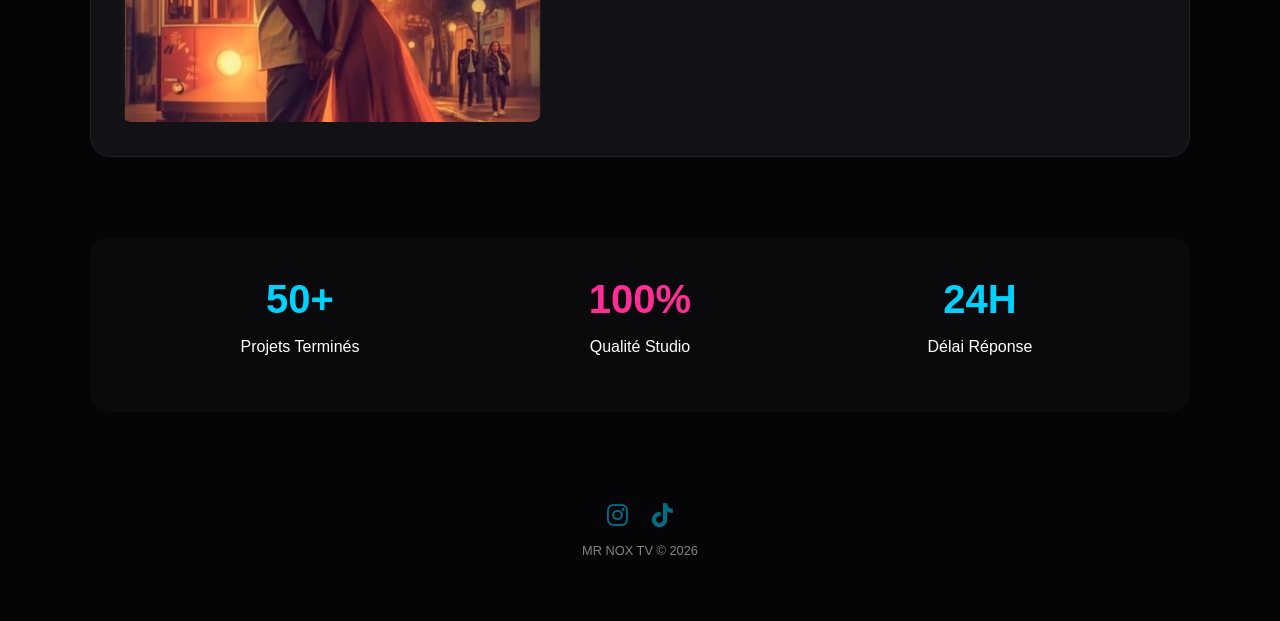
==== commit 0ea0fa7d: "Add files via upload" ====
--- a/index.html
+++ b/index.html
@@ -45,65 +45,63 @@
     </header>
 
     <div class="container">
-        <div class="services-grid">
-            <div class="order-box">
-                <i class="fas fa-compact-disc"></i>
-                <h4 data-en="CUSTOM BEATS">BEATS SUR MESURE</h4>
+    <div class="services-grid">
+        <div class="order-box">
+            <i class="fas fa-compact-disc"></i>
+            <h2 data-en="CUSTOM BEATS">BEATS SUR MESURE</h2>
+        </div>
+        <div class="order-box">
+            <i class="fas fa-sliders-h"></i>
+            <h2 data-en="MIXING & MASTERING">MIXAGE & MASTERING</h2>
+        </div>
+        <div class="order-box">
+            <i class="fas fa-microphone-alt"></i>
+            <h2 data-en="RECORDING">ENREGISTREMENT</h2>
+        </div>
+    </div>
+
+    <div style="margin-top: 100px;">
+        <h2 class="section-title" data-en="<span>/</span> LATEST RELEASE"><span>/</span> DERNIÈRE SORTIE</h2>
+        <div class="about-section">
+            <div class="about-image">
+                <img src="portu.png" alt="Dernière sortie" style="width: 100%; border-radius: 10px;">
             </div>
-            <div class="order-box">
-                <i class="fas fa-sliders-h"></i>
-                <h4 data-en="MIXING & MASTERING">MIXAGE & MASTERING</h4>
-            </div>
-            <div class="order-box">
-                <i class="fas fa-microphone-alt"></i>
-                <h4 data-en="RECORDING">ENREGISTREMENT</h4>
-            </div>
-        </div>
-
-        <div style="margin-top: 100px;">
-            <h2 class="section-title" data-en="<span>/</span> LATEST RELEASE"><span>/</span> DERNIÈRE SORTIE</h2>
-            <div class="about-section">
-                <div class="about-image">
-                    <img src="portu.png" alt="Dernière sortie" style="width: 100%; border-radius: 10px;">
-                </div>
-                <div class="about-text">
-                    <span class="badge" data-en="New Release">New Release</span>
-                    <h3>PORTUGUESA</h3>
-                    <p data-en="Discover the power of MR NOX TV sound. Precise mixing and pro texture for your future hits.">Découvrez la puissance du son MR NOX TV. Un mixage précis et une texture sonore pro pour vos futurs hits.</p>
-                    <a href="creations.html" class="btn-main" style="padding: 10px 25px; font-size: 0.7rem;" data-en="LISTEN">ÉCOUTER</a>
-                </div>
-            </div>
-        </div>
-
-        <div class="stats-container">
-            <div class="stat-item">
-                <div class="stat-number">50+</div>
-                <p data-en="Finished Projects">Projets Terminés</p>
-            </div>
-            <div class="stat-item">
-                <div class="stat-number">100%</div>
-                <p data-en="Studio Quality">Qualité Studio</p>
-            </div>
-            <div class="stat-item">
-                <div class="stat-number">24H</div>
-                <p data-en="Response Time">Délai Réponse</p>
+            <div class="about-text">
+                <span class="badge" data-en="New Release">New Release</span>
+                <h3>PORTUGUESA</h3>
+                <p data-en="Discover the power of MR NOX TV sound. Precise mixing and pro texture for your future hits.">Découvrez la puissance du son MR NOX TV. Un mixage précis et une texture sonore pro pour vos futurs hits.</p>
+                <a href="creations.html" class="btn-main" style="padding: 10px 25px; font-size: 0.7rem;" data-en="LISTEN">ÉCOUTER</a>
             </div>
         </div>
     </div>
 
-    <footer>
-        <div class="social-links">
-            <a href="https://instagram.com/mrnox_tv" target="_blank"><i class="fab fa-instagram"></i></a>
-            <a href="https://tiktok.com/@mrnox_tv" target="_blank"><i class="fab fa-tiktok"></i></a>
+    <div class="stats-container">
+        <div class="stat-item">
+            <div class="stat-number">50+</div>
+            <p data-en="Finished Projects">Projets Terminés</p>
         </div>
-        <p>MR NOX TV &copy; 2026</p>
-    </footer>
+        <div class="stat-item">
+            <div class="stat-number">100%</div>
+            <p data-en="Studio Quality">Qualité Studio</p>
+        </div>
+        <div class="stat-item">
+            <div class="stat-number">24H</div>
+            <p data-en="Response Time">Délai Réponse</p>
+        </div>
+    </div>
+</div>
 
-    <a href="https://m.me/61564227401513" class="messenger-sticky" target="_blank">
-        <i class="fab fa-facebook-messenger"></i>
-        <span data-en="Any questions?">Des questions ?</span>
-    </a>
+<footer>
+    <div class="social-links">
+        <a href="https://instagram.com/mrnox_tv" target="_blank"><i class="fab fa-instagram"></i></a>
+        <a href="https://tiktok.com/@mrnox_tv" target="_blank"><i class="fab fa-tiktok"></i></a>
+    </div>
+    <p>MR NOX TV &copy; 2026</p>
+</footer>
 
-    <script src="script.js"></script>
-</body>
-</html>+<a href="https://m.me/61564227401513" class="messenger-sticky" target="_blank">
+    <i class="fab fa-facebook-messenger"></i>
+    <span data-en="Any questions?">Des questions ?</span>
+</a>
+
+<script src="script.js"></script>
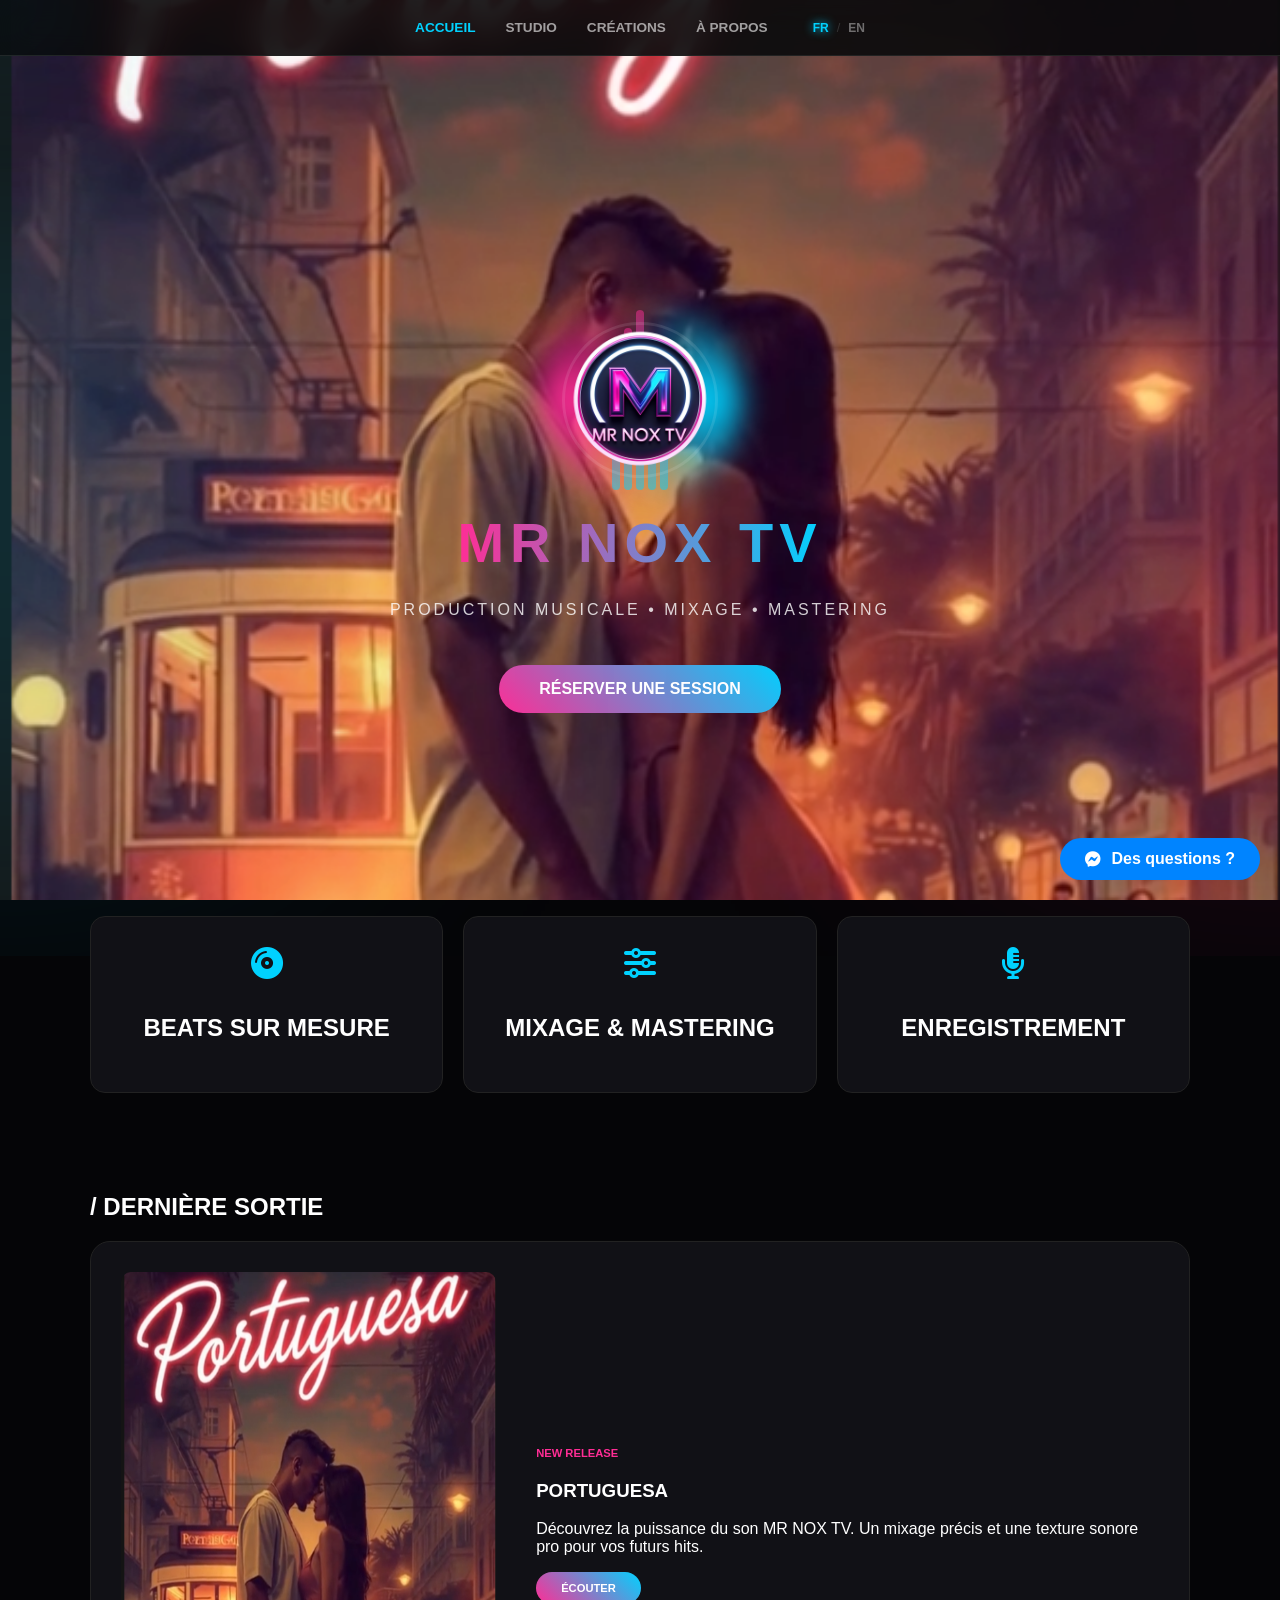
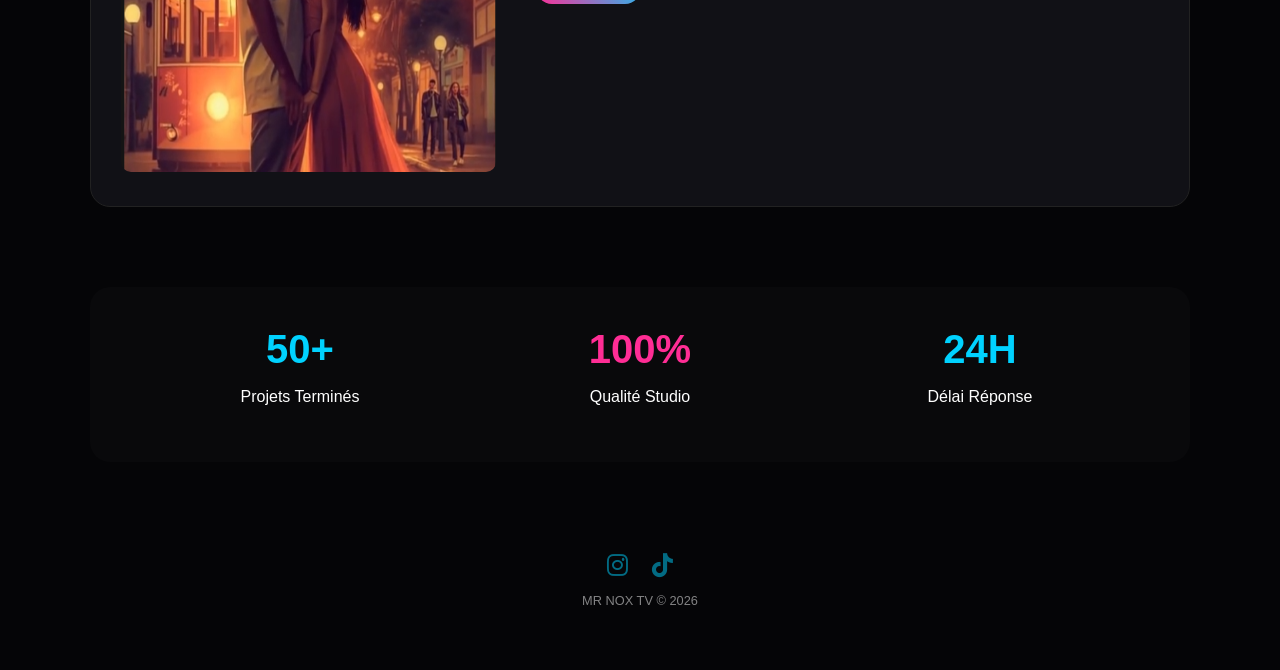
==== commit 593a18c1: "Add files via upload" ====
--- a/index.html
+++ b/index.html
@@ -1,107 +1,121 @@
-<!DOCTYPE html>
+<!doctype html>
 <html lang="fr">
-<head>
-    <meta charset="UTF-8">
-    <meta name="viewport" content="width=device-width, initial-scale=1.0">
-    <title>MR NOX TV | Studio de Production</title>
-    <link rel="stylesheet" href="style.css">
-    <link rel="stylesheet" href="https://cdnjs.cloudflare.com/ajax/libs/font-awesome/6.0.0/css/all.min.css">
-</head>
-<body>
-    <div id="cursor-glow"></div>
-    
-    <nav>
-        <a href="index.html" class="active" data-en="HOME">ACCUEIL</a>
-        <a href="studio.html" data-en="STUDIO">STUDIO</a>
-        <a href="creations.html" data-en="CREATIONS">CRÉATIONS</a>
-        <a href="apropos.html" data-en="ABOUT">À PROPOS</a>
-
-        <div class="lang-switch">
-            <button onclick="changeLang('fr')" id="btn-fr" class="active">FR</button>
-            <span>/</span>
-            <button onclick="changeLang('en')" id="btn-en">EN</button>
-        </div>
-    </nav>
-
-    <header class="hero">
-        <div class="logo-wrapper">
-            <div class="logo-glow"></div>
-            <div class="equalizer">
-                <span class="bar"></span>
-                <span class="bar"></span>
-                <span class="bar"></span>
-                <span class="bar"></span>
-                <span class="bar"></span>
-            </div>
-            <img src="logo.png" alt="Logo" class="logo-main">
+    <head>
+        <meta charset="UTF-8" />
+        <meta name="viewport" content="width=device-width, initial-scale=1.0" />
+        <title>MR NOX TV | Studio de Production</title>
+        <meta name="description" content="Studio de production musicale MR NOX TV. Beats sur mesure, mixage et mastering professionnel.">
+        <link rel="stylesheet" href="style.css" />
+        <link rel="stylesheet" href="https://cdnjs.cloudflare.com/ajax/libs/font-awesome/6.0.0/css/all.min.css" />
+    </head>
+    <body>
+        <div class="video-bg">
+            <video autoplay muted loop playsinline poster="portu.webp">
+                <source src="ton-video.mp4" type="video/mp4">
+            </video>
+            <div class="video-overlay"></div>
         </div>
 
-        <h1 data-en="MR NOX TV">MR NOX TV</h1>
-        <p class="hero-subtitle" data-en="MUSIC PRODUCTION • MIXING • MASTERING">PRODUCTION MUSICALE • MIXAGE • MASTERING</p>
-        
-        <div style="margin-top: 30px;">
-            <a href="studio.html" class="btn-main" data-en="Book a session">Réserver une session</a>
-        </div>
-    </header>
+        <div id="cursor-glow"></div>
 
-    <div class="container">
-    <div class="services-grid">
-        <div class="order-box">
-            <i class="fas fa-compact-disc"></i>
-            <h2 data-en="CUSTOM BEATS">BEATS SUR MESURE</h2>
-        </div>
-        <div class="order-box">
-            <i class="fas fa-sliders-h"></i>
-            <h2 data-en="MIXING & MASTERING">MIXAGE & MASTERING</h2>
-        </div>
-        <div class="order-box">
-            <i class="fas fa-microphone-alt"></i>
-            <h2 data-en="RECORDING">ENREGISTREMENT</h2>
-        </div>
-    </div>
+        <nav>
+            <a href="index.html" class="active" data-en="HOME">ACCUEIL</a>
+            <a href="studio.html" data-en="STUDIO">STUDIO</a>
+            <a href="creations.html" data-en="CREATIONS">CRÉATIONS</a>
+            <a href="apropos.html" data-en="ABOUT">À PROPOS</a>
 
-    <div style="margin-top: 100px;">
-        <h2 class="section-title" data-en="<span>/</span> LATEST RELEASE"><span>/</span> DERNIÈRE SORTIE</h2>
-        <div class="about-section">
-            <div class="about-image">
-                <img src="portu.png" alt="Dernière sortie" style="width: 100%; border-radius: 10px;">
+            <div class="lang-switch">
+                <button onclick="changeLang('fr')" id="btn-fr" class="active">FR</button>
+                <span>/</span>
+                <button onclick="changeLang('en')" id="btn-en">EN</button>
             </div>
-            <div class="about-text">
-                <span class="badge" data-en="New Release">New Release</span>
-                <h3>PORTUGUESA</h3>
-                <p data-en="Discover the power of MR NOX TV sound. Precise mixing and pro texture for your future hits.">Découvrez la puissance du son MR NOX TV. Un mixage précis et une texture sonore pro pour vos futurs hits.</p>
-                <a href="creations.html" class="btn-main" style="padding: 10px 25px; font-size: 0.7rem;" data-en="LISTEN">ÉCOUTER</a>
+        </nav>
+
+        <header class="hero">
+            <div class="logo-wrapper">
+                <div class="logo-glow"></div>
+                <div class="equalizer">
+                    <span class="bar"></span>
+                    <span class="bar"></span>
+                    <span class="bar"></span>
+                    <span class="bar"></span>
+                    <span class="bar"></span>
+                </div>
+                <img src="logo.webp" alt="Logo MR NOX TV" class="logo-main" width="200" height="200" />
+            </div>
+
+            <h1 data-en="MR NOX TV">MR NOX TV</h1>
+            <p class="hero-subtitle" data-en="MUSIC PRODUCTION • MIXING • MASTERING">
+                PRODUCTION MUSICALE • MIXAGE • MASTERING
+            </p>
+
+            <div style="margin-top: 30px">
+                <a href="studio.html" class="btn-main" data-en="Book a session">Réserver une session</a>
+            </div>
+        </header>
+
+        <div class="container">
+            <div class="services-grid">
+                <div class="order-box">
+                    <i class="fas fa-compact-disc"></i>
+                    <h2 data-en="CUSTOM BEATS">BEATS SUR MESURE</h2>
+                </div>
+                <div class="order-box">
+                    <i class="fas fa-sliders-h"></i>
+                    <h2 data-en="MIXING & MASTERING">MIXAGE & MASTERING</h2>
+                </div>
+                <div class="order-box">
+                    <i class="fas fa-microphone-alt"></i>
+                    <h2 data-en="RECORDING">ENREGISTREMENT</h2>
+                </div>
+            </div>
+
+            <div style="margin-top: 100px">
+                <h2 class="section-title" data-en="<span>/</span> LATEST RELEASE"><span>/</span> DERNIÈRE SORTIE</h2>
+                <div class="about-section">
+                    <div class="about-image">
+                        <img src="portu.webp" alt="Dernière sortie Portuguesa" width="500" height="500" loading="lazy" style="width: 100%; border-radius: 10px" />
+                    </div>
+                    <div class="about-text">
+                        <span class="badge" data-en="New Release">New Release</span>
+                        <h3>PORTUGUESA</h3>
+                        <p data-en="Discover the power of MR NOX TV sound. Precise mixing and pro texture for your future hits.">
+                            Découvrez la puissance du son MR NOX TV. Un mixage précis et une texture sonore pro pour vos futurs hits.
+                        </p>
+                        <a href="creations.html" class="btn-main" style="padding: 10px 25px; font-size: 0.7rem" data-en="LISTEN">ÉCOUTER</a>
+                    </div>
+                </div>
+            </div>
+
+            <div class="stats-container">
+                <div class="stat-item">
+                    <div class="stat-number">50+</div>
+                    <p data-en="Finished Projects">Projets Terminés</p>
+                </div>
+                <div class="stat-item">
+                    <div class="stat-number">100%</div>
+                    <p data-en="Studio Quality">Qualité Studio</p>
+                </div>
+                <div class="stat-item">
+                    <div class="stat-number">24H</div>
+                    <p data-en="Response Time">Délai Réponse</p>
+                </div>
             </div>
         </div>
-    </div>
 
-    <div class="stats-container">
-        <div class="stat-item">
-            <div class="stat-number">50+</div>
-            <p data-en="Finished Projects">Projets Terminés</p>
-        </div>
-        <div class="stat-item">
-            <div class="stat-number">100%</div>
-            <p data-en="Studio Quality">Qualité Studio</p>
-        </div>
-        <div class="stat-item">
-            <div class="stat-number">24H</div>
-            <p data-en="Response Time">Délai Réponse</p>
-        </div>
-    </div>
-</div>
+        <footer>
+            <div class="social-links">
+                <a href="https://instagram.com/mrnox_tv" target="_blank" aria-label="Instagram"><i class="fab fa-instagram"></i></a>
+                <a href="https://tiktok.com/@mrnox_tv" target="_blank" aria-label="TikTok"><i class="fab fa-tiktok"></i></a>
+            </div>
+            <p>MR NOX TV &copy; 2026</p>
+        </footer>
 
-<footer>
-    <div class="social-links">
-        <a href="https://instagram.com/mrnox_tv" target="_blank"><i class="fab fa-instagram"></i></a>
-        <a href="https://tiktok.com/@mrnox_tv" target="_blank"><i class="fab fa-tiktok"></i></a>
-    </div>
-    <p>MR NOX TV &copy; 2026</p>
-</footer>
+        <a href="https://m.me/61564227401513" class="messenger-sticky" target="_blank" aria-label="Messenger">
+            <i class="fab fa-facebook-messenger"></i>
+            <span data-en="Any questions?">Des questions ?</span>
+        </a>
 
-<a href="https://m.me/61564227401513" class="messenger-sticky" target="_blank">
-    <i class="fab fa-facebook-messenger"></i>
-    <span data-en="Any questions?">Des questions ?</span>
-</a>
-
-<script src="script.js"></script>+        <script src="script.js"></script>
+    </body>
+</html>
--- a/style.css
+++ b/style.css
@@ -12,7 +12,7 @@
     margin: 0;
     background-color: var(--bg);
     color: var(--text);
-    font-family: 'Inter', sans-serif;
+    font-family: "Inter", sans-serif;
     overflow-x: hidden;
 }
 
@@ -32,25 +32,25 @@
 }
 
 /* État normal : Blanc cassé (opacité 0.6) */
-nav a { 
-    color: white; 
-    text-decoration: none; 
-    font-size: 0.85rem; 
-    font-weight: bold; 
-    opacity: 0.6; 
-    transition: 0.3s; 
+nav a {
+    color: white;
+    text-decoration: none;
+    font-size: 0.85rem;
+    font-weight: bold;
+    opacity: 0.6;
+    transition: 0.3s;
 }
 
 /* État AU SURVOL : On passe en ROSE */
-nav a:hover { 
-    opacity: 1; 
-    color: var(--pink); 
+nav a:hover {
+    opacity: 1;
+    color: var(--pink);
 }
 
 /* État LIEN ACTIF : On reste en BLEU */
-nav a.active { 
-    opacity: 1; 
-    color: var(--blue); 
+nav a.active {
+    opacity: 1;
+    color: var(--blue);
 }
 
 /* --- HERO SECTION & LUMIÈRES LATÉRALES --- */
@@ -67,95 +67,288 @@
 
 /* Lumière d'ambiance Bleue (Gauche) */
 .hero::before {
-    content: ''; position: absolute; width: 600px; height: 600px;
-    background: var(--blue); filter: blur(150px);
-    top: 50%; left: -300px; transform: translateY(-50%);
-    opacity: 0.15; z-index: 0;
+    content: "";
+    position: absolute;
+    width: 600px;
+    height: 600px;
+    background: var(--blue);
+    filter: blur(150px);
+    top: 50%;
+    left: -300px;
+    transform: translateY(-50%);
+    opacity: 0.15;
+    z-index: 0;
 }
 
 /* Lumière d'ambiance Rose (Droite) */
 .hero::after {
-    content: ''; position: absolute; width: 600px; height: 600px;
-    background: var(--pink); filter: blur(150px);
-    top: 50%; right: -300px; transform: translateY(-50%);
-    opacity: 0.15; z-index: 0;
+    content: "";
+    position: absolute;
+    width: 600px;
+    height: 600px;
+    background: var(--pink);
+    filter: blur(150px);
+    top: 50%;
+    right: -300px;
+    transform: translateY(-50%);
+    opacity: 0.15;
+    z-index: 0;
 }
 
 /* --- LOGO WRAPPER (HALO TOURNANT) --- */
 .logo-wrapper {
     position: relative;
-    width: 200px; height: 200px;
-    display: flex; justify-content: center; align-items: center;
+    width: 200px;
+    height: 200px;
+    display: flex;
+    justify-content: center;
+    align-items: center;
     z-index: 2;
 }
 
 .logo-glow {
-    position: absolute; width: 100%; height: 100%;
+    position: absolute;
+    width: 100%;
+    height: 100%;
     border-radius: 50%;
-    background: conic-gradient(from 0deg, transparent 0%, var(--blue) 25%, transparent 50%, var(--pink) 75%, transparent 100%);
+    background: conic-gradient(
+        from 0deg,
+        transparent 0%,
+        var(--blue) 25%,
+        transparent 50%,
+        var(--pink) 75%,
+        transparent 100%
+    );
     animation: rotateGlow 4s linear infinite;
     filter: blur(15px);
 }
 
-@keyframes rotateGlow { from { transform: rotate(0deg); } to { transform: rotate(360deg); } }
+@keyframes rotateGlow {
+    from {
+        transform: rotate(0deg);
+    }
+    to {
+        transform: rotate(360deg);
+    }
+}
 
 .logo-main {
-    width: 150px; height: 150px; border-radius: 50%;
-    position: relative; z-index: 3; border: 3px solid rgba(255,255,255,0.1);
+    width: 150px;
+    height: 150px;
+    border-radius: 50%;
+    position: relative;
+    z-index: 3;
+    border: 3px solid rgba(255, 255, 255, 0.1);
     object-fit: cover;
 }
 
 /* --- EQUALIZER --- */
 .equalizer {
-    position: absolute; display: flex; align-items: flex-end; gap: 4px; height: 180px; z-index: 1; opacity: 0.5;
-}
-.bar { width: 8px; background: linear-gradient(to top, var(--blue), var(--pink)); border-radius: 10px; animation: bounce 0.6s ease-in-out infinite alternate; }
-.bar:nth-child(1) { height: 60%; animation-delay: 0.1s; }
-.bar:nth-child(2) { height: 90%; animation-delay: 0.3s; }
-.bar:nth-child(3) { height: 100%; animation-delay: 0.2s; }
-.bar:nth-child(4) { height: 75%; animation-delay: 0.4s; }
-.bar:nth-child(5) { height: 85%; animation-delay: 0.2s; }
-@keyframes bounce { 0% { transform: scaleY(0.4); } 100% { transform: scaleY(1); } }
+    position: absolute;
+    display: flex;
+    align-items: flex-end;
+    gap: 4px;
+    height: 180px;
+    z-index: 1;
+    opacity: 0.5;
+}
+.bar {
+    width: 8px;
+    background: linear-gradient(to top, var(--blue), var(--pink));
+    border-radius: 10px;
+    animation: bounce 0.6s ease-in-out infinite alternate;
+}
+.bar:nth-child(1) {
+    height: 60%;
+    animation-delay: 0.1s;
+}
+.bar:nth-child(2) {
+    height: 90%;
+    animation-delay: 0.3s;
+}
+.bar:nth-child(3) {
+    height: 100%;
+    animation-delay: 0.2s;
+}
+.bar:nth-child(4) {
+    height: 75%;
+    animation-delay: 0.4s;
+}
+.bar:nth-child(5) {
+    height: 85%;
+    animation-delay: 0.2s;
+}
+@keyframes bounce {
+    0% {
+        transform: scaleY(0.4);
+    }
+    100% {
+        transform: scaleY(1);
+    }
+}
 
 /* --- TYPO & BOUTONS --- */
-h1 { font-size: 3.5rem; letter-spacing: 6px; background: linear-gradient(to right, var(--pink), var(--blue)); -webkit-background-clip: text; -webkit-text-fill-color: transparent; text-transform: uppercase; margin: 10px 0; position: relative; z-index: 2; }
-.hero-subtitle { letter-spacing: 3px; font-weight: 300; opacity: 0.8; position: relative; z-index: 2; }
+h1 {
+    font-size: 3.5rem;
+    letter-spacing: 6px;
+    background: linear-gradient(to right, var(--pink), var(--blue));
+    -webkit-background-clip: text;
+    -webkit-text-fill-color: transparent;
+    text-transform: uppercase;
+    margin: 10px 0;
+    position: relative;
+    z-index: 2;
+}
+.hero-subtitle {
+    letter-spacing: 3px;
+    font-weight: 300;
+    opacity: 0.8;
+    position: relative;
+    z-index: 2;
+}
 
 .btn-main {
-    padding: 15px 40px; background: linear-gradient(45deg, var(--pink), var(--blue));
-    color: white; text-decoration: none; font-weight: bold; border-radius: 50px;
-    transition: 0.3s; text-transform: uppercase; display: inline-block;
-}
-.btn-main:hover { transform: scale(1.05); box-shadow: 0 0 20px rgba(0, 210, 255, 0.4); }
+    padding: 15px 40px;
+    background: linear-gradient(45deg, var(--pink), var(--blue));
+    color: white;
+    text-decoration: none;
+    font-weight: bold;
+    border-radius: 50px;
+    transition: 0.3s;
+    text-transform: uppercase;
+    display: inline-block;
+}
+.btn-main:hover {
+    transform: scale(1.05);
+    box-shadow: 0 0 20px rgba(0, 210, 255, 0.4);
+}
 
 /* --- GRILLES & SECTIONS --- */
-.container { max-width: 1100px; margin: auto; padding: 40px 20px; }
-
-.services-grid { display: grid; grid-template-columns: repeat(auto-fit, minmax(250px, 1fr)); gap: 20px; margin-top: -80px; position: relative; z-index: 10; }
-.order-box { background: var(--card); padding: 30px; border-radius: 15px; border: 1px solid #222; text-align: center; transition: 0.3s; }
-.order-box i { font-size: 2rem; color: var(--blue); margin-bottom: 15px; transition: 0.3s; }
-.order-box:hover { border-color: var(--blue); }
-.order-box:hover i { transform: scale(1.2); filter: drop-shadow(0 0 10px var(--blue)); }
-
-.about-section { display: flex; align-items: center; gap: 40px; background: var(--card); padding: 30px; border-radius: 20px; border: 1px solid #222; }
-.badge { color: var(--pink); font-size: 0.7rem; font-weight: bold; text-transform: uppercase; }
-
-.stats-container { display: grid; grid-template-columns: repeat(3, 1fr); text-align: center; margin-top: 80px; background: rgba(255,255,255,0.02); padding: 40px; border-radius: 20px; }
-.stat-number { font-size: 2.5rem; font-weight: bold; color: var(--blue); }
+.container {
+    max-width: 1100px;
+    margin: auto;
+    padding: 40px 20px;
+}
+
+.services-grid {
+    display: grid;
+    grid-template-columns: repeat(auto-fit, minmax(250px, 1fr));
+    gap: 20px;
+    margin-top: -80px;
+    position: relative;
+    z-index: 10;
+}
+.order-box {
+    background: var(--card);
+    padding: 30px;
+    border-radius: 15px;
+    border: 1px solid #222;
+    text-align: center;
+    transition: 0.3s;
+}
+.order-box i {
+    font-size: 2rem;
+    color: var(--blue);
+    margin-bottom: 15px;
+    transition: 0.3s;
+}
+.order-box:hover {
+    border-color: var(--blue);
+}
+.order-box:hover i {
+    transform: scale(1.2);
+    filter: drop-shadow(0 0 10px var(--blue));
+}
+
+.about-section {
+    display: flex;
+    align-items: center;
+    gap: 40px;
+    background: var(--card);
+    padding: 30px;
+    border-radius: 20px;
+    border: 1px solid #222;
+}
+.badge {
+    color: var(--pink);
+    font-size: 0.7rem;
+    font-weight: bold;
+    text-transform: uppercase;
+}
+
+.stats-container {
+    display: grid;
+    grid-template-columns: repeat(3, 1fr);
+    text-align: center;
+    margin-top: 80px;
+    background: rgba(255, 255, 255, 0.02);
+    padding: 40px;
+    border-radius: 20px;
+}
+.stat-number {
+    font-size: 2.5rem;
+    font-weight: bold;
+    color: var(--blue);
+}
 
 /* --- FÉE CLOCHETTE & CURSEUR --- */
-#cursor-glow { position: fixed; width: 300px; height: 300px; background: radial-gradient(circle, rgba(0, 210, 255, 0.05) 0%, transparent 70%); pointer-events: none; z-index: 9999; transform: translate(-50%, -50%); filter: blur(40px); }
-.sparkle { position: fixed; pointer-events: none; border-radius: 50%; z-index: 10000; }
-
-.messenger-sticky { position: fixed; bottom: 20px; right: 20px; background: #0084FF; color: white; padding: 12px 25px; border-radius: 50px; text-decoration: none; font-weight: bold; display: flex; align-items: center; gap: 10px; z-index: 10001; }
-
-footer { text-align: center; padding: 50px; opacity: 0.5; font-size: 0.8rem; }
-.social-links a { color: var(--blue); font-size: 1.5rem; margin: 0 10px; }
+#cursor-glow {
+    position: fixed;
+    width: 300px;
+    height: 300px;
+    background: radial-gradient(circle, rgba(0, 210, 255, 0.05) 0%, transparent 70%);
+    pointer-events: none;
+    z-index: 9999;
+    transform: translate(-50%, -50%);
+    filter: blur(40px);
+}
+.sparkle {
+    position: fixed;
+    pointer-events: none;
+    border-radius: 50%;
+    z-index: 10000;
+}
+
+.messenger-sticky {
+    position: fixed;
+    bottom: 20px;
+    right: 20px;
+    background: #0084ff;
+    color: white;
+    padding: 12px 25px;
+    border-radius: 50px;
+    text-decoration: none;
+    font-weight: bold;
+    display: flex;
+    align-items: center;
+    gap: 10px;
+    z-index: 10001;
+}
+
+footer {
+    text-align: center;
+    padding: 50px;
+    opacity: 0.5;
+    font-size: 0.8rem;
+}
+.social-links a {
+    color: var(--blue);
+    font-size: 1.5rem;
+    margin: 0 10px;
+}
 
 @media (max-width: 768px) {
-    .about-section { flex-direction: column; text-align: center; }
-    .stats-container { grid-template-columns: 1fr; gap: 30px; }
-    h1 { font-size: 2.2rem; }
+    .about-section {
+        flex-direction: column;
+        text-align: center;
+    }
+    .stats-container {
+        grid-template-columns: 1fr;
+        gap: 30px;
+    }
+    h1 {
+        font-size: 2.2rem;
+    }
 }
 
 /* --- PAGE À PROPOS --- */
@@ -184,9 +377,11 @@
 
 .image-glow-bg {
     position: absolute;
-    top: 50%; left: 50%;
+    top: 50%;
+    left: 50%;
     transform: translate(-50%, -50%);
-    width: 120%; height: 120%;
+    width: 120%;
+    height: 120%;
     background: radial-gradient(circle, rgba(255, 45, 149, 0.2) 0%, transparent 70%);
     z-index: 1;
     filter: blur(40px);
@@ -210,7 +405,7 @@
 }
 
 .signature {
-    font-family: 'Brush Script MT', cursive;
+    font-family: "Brush Script MT", cursive;
     font-size: 2.5rem;
     color: var(--pink);
     margin-top: 30px;
@@ -225,8 +420,13 @@
 
 /* Responsivité */
 @media (max-width: 768px) {
-    .about-grid { flex-direction: column; text-align: center; }
-    .services-mini-grid { grid-template-columns: 1fr; }
+    .about-grid {
+        flex-direction: column;
+        text-align: center;
+    }
+    .services-mini-grid {
+        grid-template-columns: 1fr;
+    }
 }
 
 /* ==========================================================
@@ -245,8 +445,12 @@
 }
 
 .order-box-premium::before {
-    content: ''; 
-    position: absolute; top: 0; left: 0; width: 100%; height: 2px;
+    content: "";
+    position: absolute;
+    top: 0;
+    left: 0;
+    width: 100%;
+    height: 2px;
     background: linear-gradient(90deg, transparent, var(--blue), transparent);
 }
 
@@ -259,21 +463,21 @@
 .input-wrapper {
     display: flex;
     align-items: center;
-    background: rgba(0,0,0,0.3);
+    background: rgba(0, 0, 0, 0.3);
     border: 1px solid #222;
     border-radius: 5px;
     transition: 0.3s;
 }
 
-.input-wrapper i { 
-    padding: 0 15px; 
-    color: var(--blue); 
-    font-size: 0.9rem; 
+.input-wrapper i {
+    padding: 0 15px;
+    color: var(--blue);
+    font-size: 0.9rem;
     opacity: 0.7;
 }
 
-.input-wrapper input, 
-.input-wrapper select, 
+.input-wrapper input,
+.input-wrapper select,
 .input-wrapper textarea {
     background: transparent;
     border: none;
@@ -284,7 +488,9 @@
     outline: none;
 }
 
-.full-width { grid-column: span 2; }
+.full-width {
+    grid-column: span 2;
+}
 
 .input-wrapper:focus-within {
     border-color: var(--blue);
@@ -330,9 +536,15 @@
 }
 
 @media (max-width: 768px) {
-    .form-main-grid { grid-template-columns: 1fr; }
-    .full-width { grid-column: span 1; }
-    .order-box-premium { padding: 25px; }
+    .form-main-grid {
+        grid-template-columns: 1fr;
+    }
+    .full-width {
+        grid-column: span 1;
+    }
+    .order-box-premium {
+        padding: 25px;
+    }
 }
 
 .form-group {
@@ -368,7 +580,7 @@
     color-scheme: dark;
 }
 
-input[type="date"], 
+input[type="date"],
 select {
     color-scheme: dark;
     background-color: #000000 !important;
@@ -380,8 +592,8 @@
     color: white;
 }
 
-.input-wrapper input:focus, 
-.input-wrapper select:focus, 
+.input-wrapper input:focus,
+.input-wrapper select:focus,
 .input-wrapper textarea:focus {
     color: var(--blue) !important;
 }
@@ -476,7 +688,9 @@
     box-shadow: 0 0 30px rgba(255, 45, 149, 0.6) !important;
 }
 
-input[type="date"], select, select option {
+input[type="date"],
+select,
+select option {
     color-scheme: dark;
     background-color: #000000 !important;
     color: white !important;
@@ -575,4 +789,39 @@
     .lang-switch {
         margin-left: 5px;
     }
-}+}
+
+/* Style de la vidéo de fond */
+.video-bg {
+    position: fixed;
+    top: 0;
+    left: 0;
+    width: 100%;
+    height: 100%;
+    z-index: -2; /* Derrière tout */
+    overflow: hidden;
+}
+
+.video-bg video {
+    width: 100%;
+    height: 100%;
+    object-fit: cover; /* Remplit l'écran sans déformer */
+}
+
+.video-overlay {
+    position: absolute;
+    top: 0;
+    left: 0;
+    width: 100%;
+    height: 100%;
+    background: rgba(0, 0, 0, 0.6); /* Sombre pour la lisibilité */
+    background: radial-gradient(circle, transparent 20%, #000 100%);
+    z-index: -1;
+}
+
+/* On cache la vidéo sur mobile pour la performance (score PageSpeed) */
+@media (max-width: 768px) {
+    .video-bg {
+        display: none;
+    }
+}
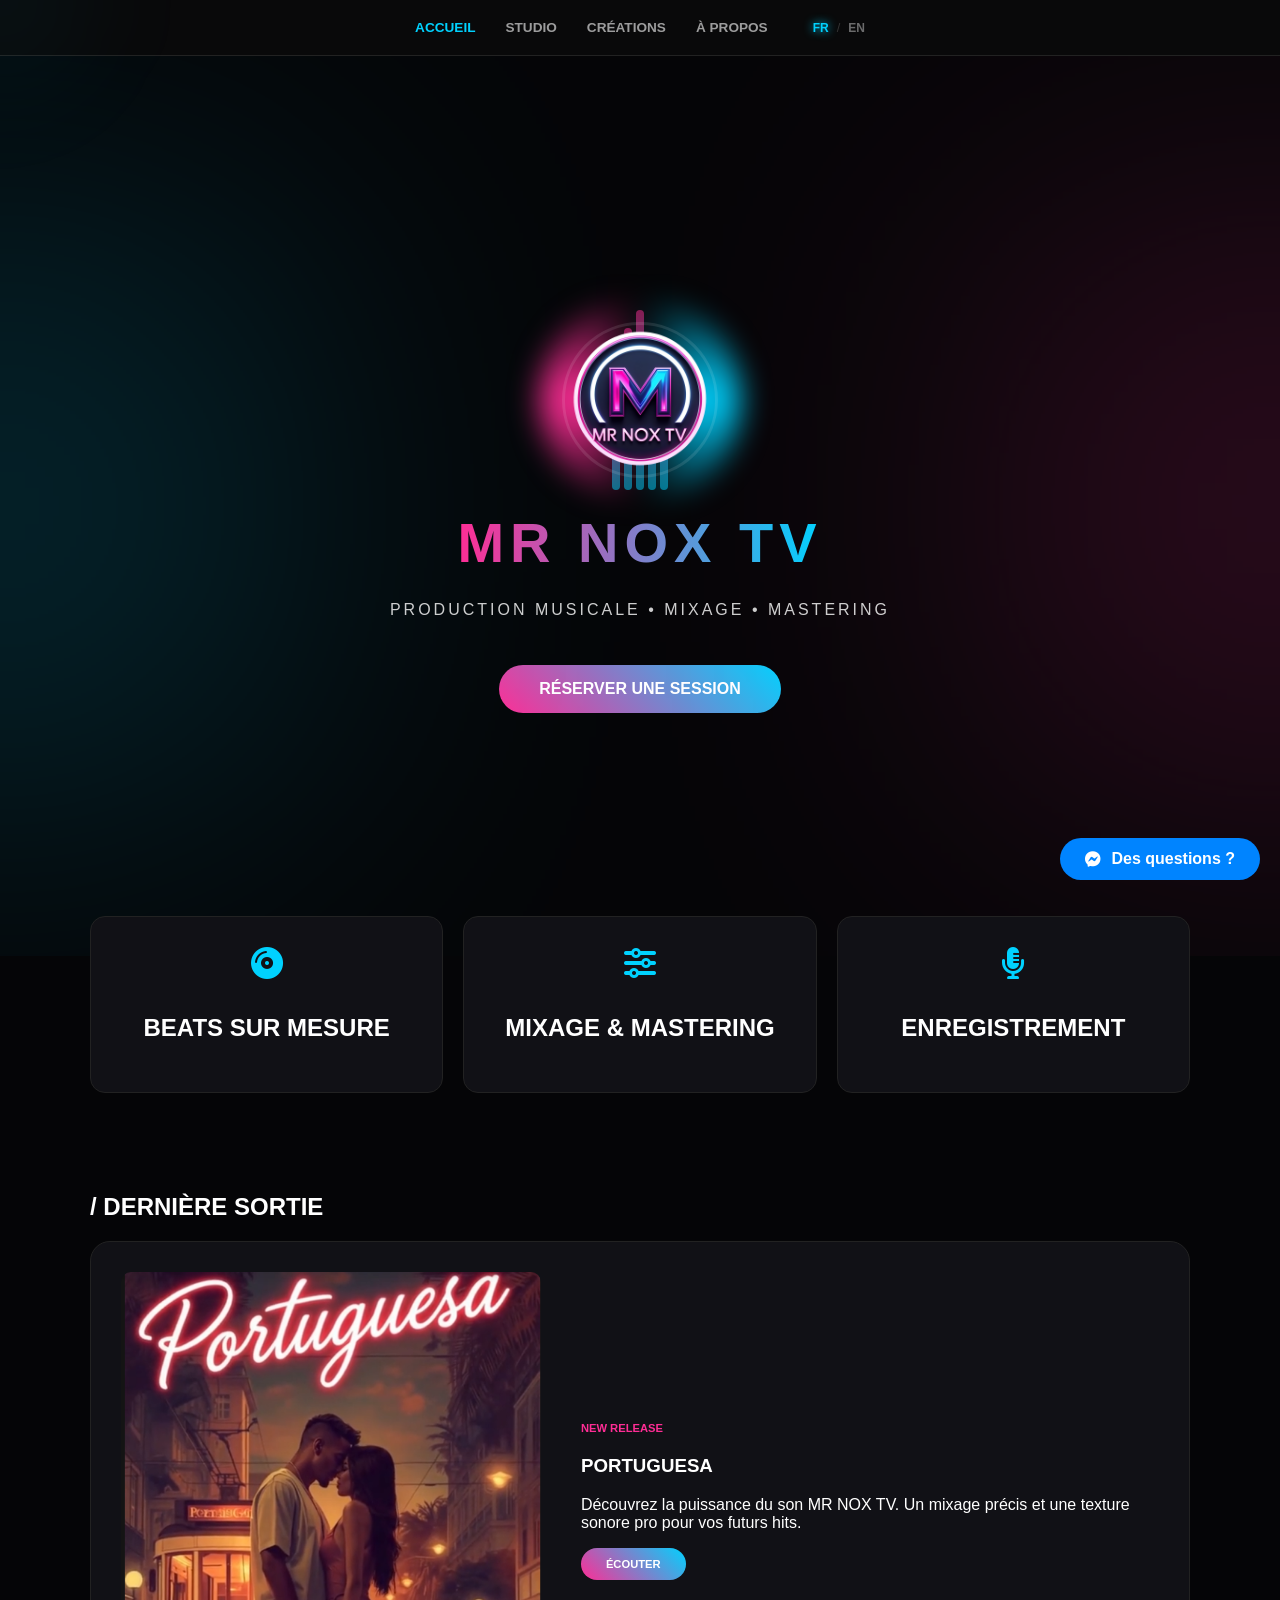
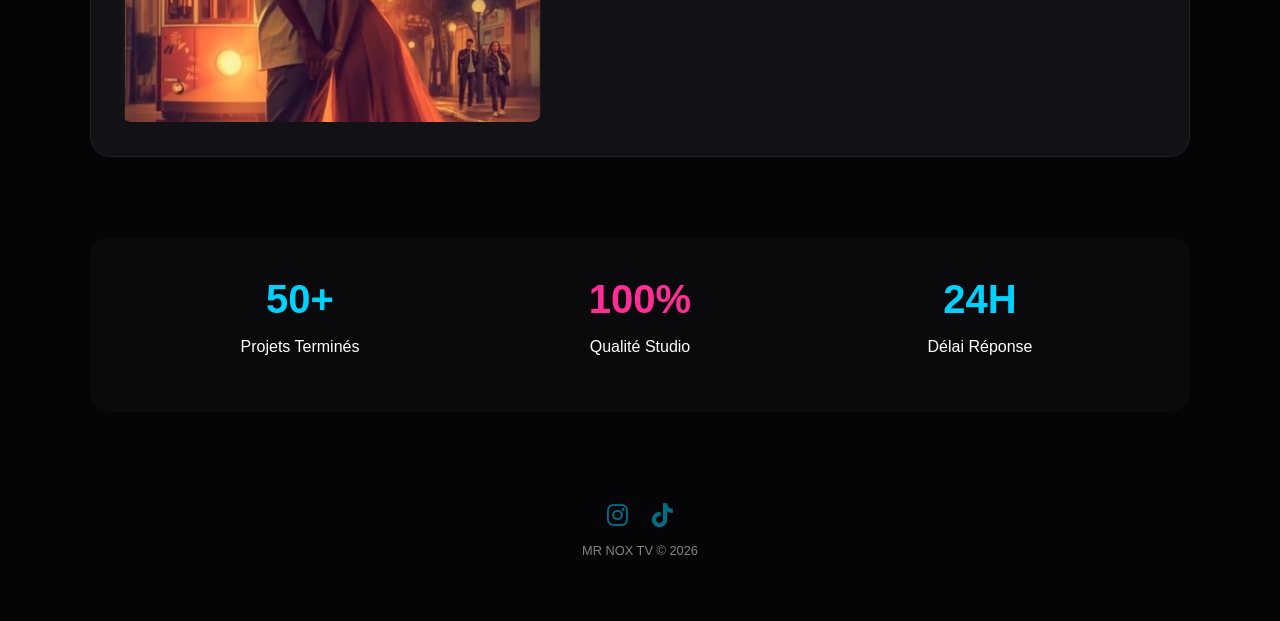
==== commit d645ffdf: "Add files via upload" ====
--- a/index.html
+++ b/index.html
@@ -4,18 +4,10 @@
         <meta charset="UTF-8" />
         <meta name="viewport" content="width=device-width, initial-scale=1.0" />
         <title>MR NOX TV | Studio de Production</title>
-        <meta name="description" content="Studio de production musicale MR NOX TV. Beats sur mesure, mixage et mastering professionnel.">
         <link rel="stylesheet" href="style.css" />
         <link rel="stylesheet" href="https://cdnjs.cloudflare.com/ajax/libs/font-awesome/6.0.0/css/all.min.css" />
     </head>
     <body>
-        <div class="video-bg">
-            <video autoplay muted loop playsinline poster="portu.webp">
-                <source src="ton-video.mp4" type="video/mp4">
-            </video>
-            <div class="video-overlay"></div>
-        </div>
-
         <div id="cursor-glow"></div>
 
         <nav>
@@ -41,7 +33,7 @@
                     <span class="bar"></span>
                     <span class="bar"></span>
                 </div>
-                <img src="logo.webp" alt="Logo MR NOX TV" class="logo-main" width="200" height="200" />
+                <img src="logo.webp" alt="Logo" class="logo-main" />
             </div>
 
             <h1 data-en="MR NOX TV">MR NOX TV</h1>
@@ -74,15 +66,24 @@
                 <h2 class="section-title" data-en="<span>/</span> LATEST RELEASE"><span>/</span> DERNIÈRE SORTIE</h2>
                 <div class="about-section">
                     <div class="about-image">
-                        <img src="portu.webp" alt="Dernière sortie Portuguesa" width="500" height="500" loading="lazy" style="width: 100%; border-radius: 10px" />
+                        <img src="portu.webp" alt="Dernière sortie" style="width: 100%; border-radius: 10px" />
                     </div>
                     <div class="about-text">
                         <span class="badge" data-en="New Release">New Release</span>
                         <h3>PORTUGUESA</h3>
-                        <p data-en="Discover the power of MR NOX TV sound. Precise mixing and pro texture for your future hits.">
-                            Découvrez la puissance du son MR NOX TV. Un mixage précis et une texture sonore pro pour vos futurs hits.
+                        <p
+                            data-en="Discover the power of MR NOX TV sound. Precise mixing and pro texture for your future hits."
+                        >
+                            Découvrez la puissance du son MR NOX TV. Un mixage précis et une texture sonore pro pour vos
+                            futurs hits.
                         </p>
-                        <a href="creations.html" class="btn-main" style="padding: 10px 25px; font-size: 0.7rem" data-en="LISTEN">ÉCOUTER</a>
+                        <a
+                            href="creations.html"
+                            class="btn-main"
+                            style="padding: 10px 25px; font-size: 0.7rem"
+                            data-en="LISTEN"
+                            >ÉCOUTER</a
+                        >
                     </div>
                 </div>
             </div>
@@ -105,17 +106,17 @@
 
         <footer>
             <div class="social-links">
-                <a href="https://instagram.com/mrnox_tv" target="_blank" aria-label="Instagram"><i class="fab fa-instagram"></i></a>
-                <a href="https://tiktok.com/@mrnox_tv" target="_blank" aria-label="TikTok"><i class="fab fa-tiktok"></i></a>
+                <a href="https://instagram.com/mrnox_tv" target="_blank"><i class="fab fa-instagram"></i></a>
+                <a href="https://tiktok.com/@mrnox_tv" target="_blank"><i class="fab fa-tiktok"></i></a>
             </div>
             <p>MR NOX TV &copy; 2026</p>
         </footer>
 
-        <a href="https://m.me/61564227401513" class="messenger-sticky" target="_blank" aria-label="Messenger">
+        <a href="https://m.me/61564227401513" class="messenger-sticky" target="_blank">
             <i class="fab fa-facebook-messenger"></i>
             <span data-en="Any questions?">Des questions ?</span>
         </a>
 
         <script src="script.js"></script>
     </body>
-</html>+</html>
--- a/style.css
+++ b/style.css
@@ -790,38 +790,3 @@
         margin-left: 5px;
     }
 }
-
-/* Style de la vidéo de fond */
-.video-bg {
-    position: fixed;
-    top: 0;
-    left: 0;
-    width: 100%;
-    height: 100%;
-    z-index: -2; /* Derrière tout */
-    overflow: hidden;
-}
-
-.video-bg video {
-    width: 100%;
-    height: 100%;
-    object-fit: cover; /* Remplit l'écran sans déformer */
-}
-
-.video-overlay {
-    position: absolute;
-    top: 0;
-    left: 0;
-    width: 100%;
-    height: 100%;
-    background: rgba(0, 0, 0, 0.6); /* Sombre pour la lisibilité */
-    background: radial-gradient(circle, transparent 20%, #000 100%);
-    z-index: -1;
-}
-
-/* On cache la vidéo sur mobile pour la performance (score PageSpeed) */
-@media (max-width: 768px) {
-    .video-bg {
-        display: none;
-    }
-}
